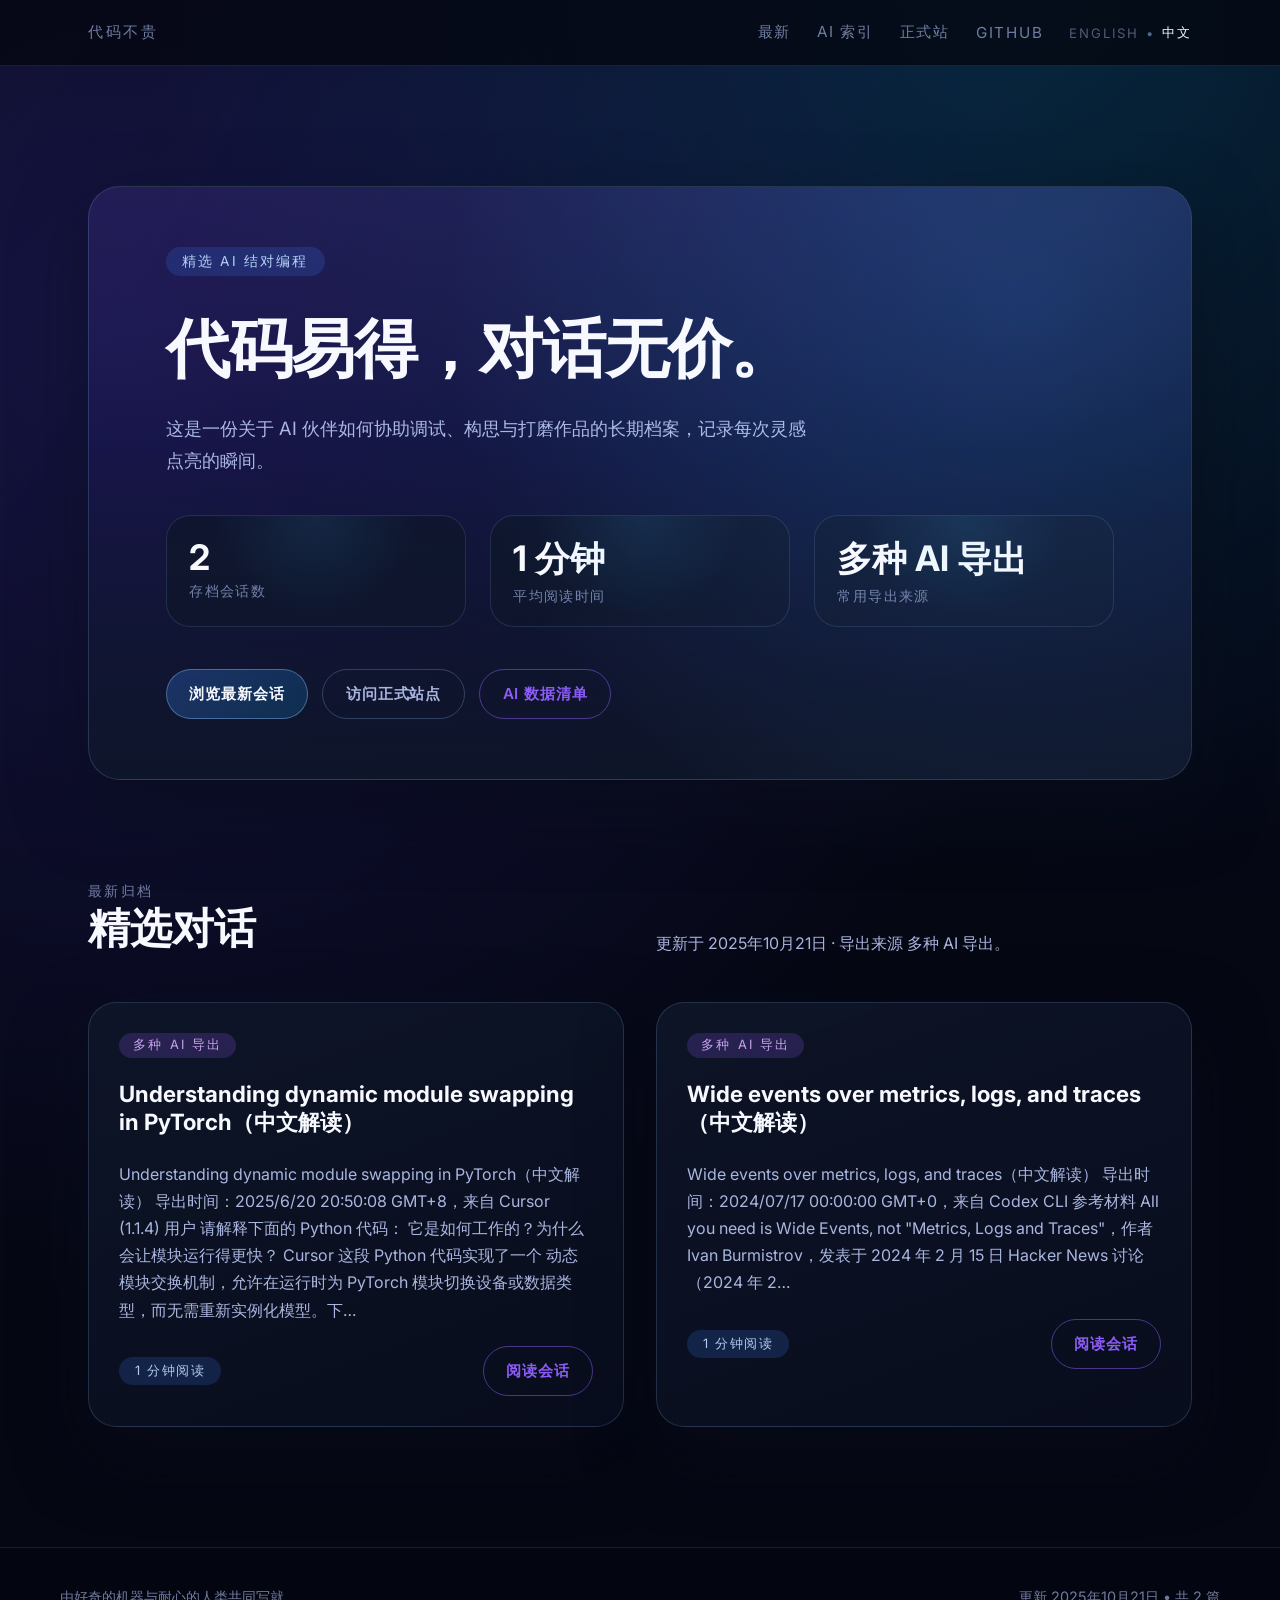
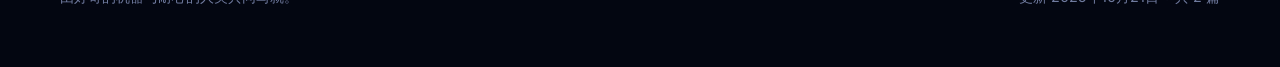
==== zh/index.html @ d300d6ab "Deploy from shonenada/codeischeapshowmethechat@ae78e5f8e1fa8a304afcbdb3bcdd942a455fd3ff" ====
<!DOCTYPE html>
<html lang="zh" dir="ltr">
<head>
<title>代码不贵，把对话给我</title>
<meta name="description" content="通过 AI 协作诞生的对话与代码，精心编织成可反复品味的故事集。" />
<meta charset="utf-8" />
<meta name="viewport" content="width=device-width,initial-scale=1" />
<link rel="stylesheet" href="../assets/styles.css" />
<link rel="preconnect" href="https://fonts.googleapis.com" />
<link rel="preconnect" href="https://fonts.gstatic.com" crossorigin />
<link rel="stylesheet" href="https://fonts.googleapis.com/css2?family=Inter:wght@400;500;600;700&family=JetBrains+Mono:wght@400;600&family=Playfair+Display:wght@600&display=swap" />
<script defer src="../assets/main.js"></script>
<script async src="https://www.googletagmanager.com/gtag/js?id=G-T26MRBE407"></script>
<script>
  window.dataLayer = window.dataLayer || [];
  function gtag() { dataLayer.push(arguments); }
  gtag('js', new Date());
  gtag('config', 'G-T26MRBE407');
</script>
<script type="application/ld+json">
{"@context": "https://schema.org", "@type": "CollectionPage", "name": "代码不贵，把对话给我", "description": "通过 AI 协作诞生的对话与代码，精心编织成可反复品味的故事集。", "inLanguage": "zh", "about": ["Understanding dynamic module swapping in PyTorch（中文解读）", "Wide events over metrics, logs, and traces（中文解读）"], "hasPart": [{"@type": "Article", "headline": "Understanding dynamic module swapping in PyTorch（中文解读）", "url": "zh/posts/understanding-dynamic-module-swapping-in-pytorch.html", "datePublished": null}, {"@type": "Article", "headline": "Wide events over metrics, logs, and traces（中文解读）", "url": "zh/posts/wide-events-over-metrics-logs-and-traces.html", "datePublished": null}]}
</script>
</head>
<body data-read-label="分钟阅读">
<div class="site-shell">
<header class="site-header">
  <div class="inner">
    <div class="site-title">代码不贵</div>
    <div class="header-right">
      <nav class="nav-links">
        <a href="#recent">最新</a>
        <a href="ai-index.json">AI 索引</a>
        <a href="https://codeischeapshowmethe.chat" rel="noopener">正式站</a>
        <a href="https://github.com/shonenada" rel="noopener">GitHub</a>
      </nav>
      <div class="lang-switch" role="navigation" aria-label="切换语言">
        <a class="lang-option" href="../index.html">English</a><span class="lang-divider">•</span><span class="lang-option lang-current">中文</span>
      </div>
    </div>
  </div>
</header>
<main>
  <section class="hero">
    <div class="hero-inner">
      <span class="hero-kicker">精选 AI 结对编程</span>
      <h1>代码易得，对话无价。</h1>
      <p class="hero-subtitle">这是一份关于 AI 伙伴如何协助调试、构思与打磨作品的长期档案，记录每次灵感点亮的瞬间。</p>
      <div class="hero-grid">
        <div class="stat-card">
          <span class="stat-value">2</span>
          <span class="stat-label">存档会话数</span>
        </div>
        <div class="stat-card">
          <span class="stat-value">1 分钟</span>
          <span class="stat-label">平均阅读时间</span>
        </div>
        <div class="stat-card">
          <span class="stat-value">多种 AI 导出</span>
          <span class="stat-label">常用导出来源</span>
        </div>
      </div>
      <div class="hero-cta">
        <a class="button" href="#recent">浏览最新会话</a>
        <a class="button secondary" href="https://codeischeapshowmethe.chat" rel="noopener">访问正式站点</a>
        <a class="button ghost" href="ai-index.json" rel="nofollow">AI 数据清单</a>
      </div>
    </div>
  </section>
  <section class="latest" id="recent">
    <div class="section-heading">
      <div>
        <span class="eyebrow">最新归档</span>
        <h2>精选对话</h2>
      </div>
      <p>更新于 2025年10月21日 · 导出来源 多种 AI 导出。</p>
    </div>
    <div class="feed-grid">
<article class="post-card">
  <div class="post-card__meta"><span class="post-card__badge">多种 AI 导出</span></div>
  <h2 class="post-card__title"><a href="posts/understanding-dynamic-module-swapping-in-pytorch.html">Understanding dynamic module swapping in PyTorch（中文解读）</a></h2>
  <p class="post-card__excerpt">Understanding dynamic module swapping in PyTorch（中文解读） 导出时间：2025/6/20 20:50:08 GMT+8，来自 Cursor (1.1.4) 用户 请解释下面的 Python 代码： 它是如何工作的？为什么会让模块运行得更快？ Cursor 这段 Python 代码实现了一个 动态模块交换机制，允许在运行时为 PyTorch 模块切换设备或数据类型，而无需重新实例化模型。下…</p>
  <div class="post-card__footer">
    <span class="chip" data-word-count="89"></span>
    <a class="button ghost" href="posts/understanding-dynamic-module-swapping-in-pytorch.html">阅读会话</a>
  </div>
</article>
<article class="post-card">
  <div class="post-card__meta"><span class="post-card__badge">多种 AI 导出</span></div>
  <h2 class="post-card__title"><a href="posts/wide-events-over-metrics-logs-and-traces.html">Wide events over metrics, logs, and traces（中文解读）</a></h2>
  <p class="post-card__excerpt">Wide events over metrics, logs, and traces（中文解读） 导出时间：2024/07/17 00:00:00 GMT+0，来自 Codex CLI 参考材料 All you need is Wide Events, not &quot;Metrics, Logs and Traces&quot;，作者 Ivan Burmistrov，发表于 2024 年 2 月 15 日 Hacker News 讨论（2024 年 2…</p>
  <div class="post-card__footer">
    <span class="chip" data-word-count="104"></span>
    <a class="button ghost" href="posts/wide-events-over-metrics-logs-and-traces.html">阅读会话</a>
  </div>
</article>
    </div>
  </section>
</main>
<footer class="site-footer">
  <div class="inner">
    <span>由好奇的机器与耐心的人类共同写就。</span>
    <span>更新 2025年10月21日 • 共 2 篇</span>
  </div>
</footer>
</div>
</body>
</html>
---- assets/styles.css ----
:root {
  color-scheme: dark;
  --bg-primary: #050713;
  --bg-secondary: #0c1024;
  --bg-hero: linear-gradient(180deg, rgba(132, 94, 247, 0.14) 0%, rgba(79, 70, 229, 0.08) 45%, rgba(15, 23, 42, 0.9) 100%);
  --bg-card: linear-gradient(160deg, rgba(15, 23, 42, 0.85) 0%, rgba(9, 14, 30, 0.92) 100%);
  --bg-card-hover: linear-gradient(150deg, rgba(37, 99, 235, 0.35) 0%, rgba(12, 74, 110, 0.4) 65%, rgba(15, 23, 42, 0.95) 100%);
  --bg-post: rgba(7, 10, 24, 0.88);
  --text-primary: #f7f9ff;
  --text-secondary: rgba(196, 210, 255, 0.86);
  --text-muted: rgba(158, 174, 219, 0.7);
  --accent: #8b5cf6;
  --accent-strong: #38bdf8;
  --border-faint: rgba(148, 163, 184, 0.15);
  --shadow-soft: 0 28px 70px rgba(9, 12, 28, 0.55);
  --font-sans: "Inter", "Segoe UI", system-ui, -apple-system, sans-serif;
  --font-display: "Playfair Display", "Times New Roman", serif;
  --font-mono: "JetBrains Mono", "Fira Code", ui-monospace, SFMono-Regular, Menlo, monospace;
}

* {
  box-sizing: border-box;
}

html, body {
  margin: 0;
  padding: 0;
}

body {
  font-family: var(--font-sans);
  background: radial-gradient(circle at 10% 20%, rgba(67, 56, 202, 0.25), transparent 55%),
    radial-gradient(circle at 80% 0%, rgba(14, 165, 233, 0.2), transparent 45%),
    var(--bg-primary);
  color: var(--text-secondary);
  min-height: 100vh;
  -webkit-font-smoothing: antialiased;
  position: relative;
  overflow-x: hidden;
}

body::before {
  content: "";
  position: fixed;
  inset: 0;
  pointer-events: none;
  background:
    linear-gradient(120deg, rgba(255, 255, 255, 0.08) 0%, transparent 22%, transparent 78%, rgba(148, 197, 255, 0.06) 100%),
    url('data:image/svg+xml,%3Csvg width="160" height="160" viewBox="0 0 160 160" fill="none" xmlns="http://www.w3.org/2000/svg"%3E%3Cpath d="M0 159.5L159.5 0.5" stroke="rgba(148, 163, 184, 0.06)"/%3E%3C/svg%3E') repeat;
  mix-blend-mode: soft-light;
  opacity: 0.7;
  z-index: 0;
}

a {
  color: inherit;
  text-decoration: none;
}

a:hover {
  color: var(--accent-strong);
}

.site-shell {
  position: relative;
  z-index: 1;
  display: flex;
  flex-direction: column;
  min-height: 100vh;
}

.site-header {
  position: sticky;
  top: 0;
  z-index: 20;
  backdrop-filter: blur(28px);
  background: rgba(4, 7, 16, 0.78);
  border-bottom: 1px solid var(--border-faint);
}

.site-header .inner {
  max-width: 1160px;
  margin: 0 auto;
  padding: 22px 28px;
  display: flex;
  align-items: center;
  justify-content: space-between;
}

.header-right {
  display: inline-flex;
  align-items: center;
  gap: 1.6rem;
}

.site-title {
  font-size: 0.95rem;
  letter-spacing: 0.18em;
  text-transform: uppercase;
  color: var(--text-muted);
}

.nav-links {
  display: inline-flex;
  gap: 1.6rem;
  align-items: center;
  font-size: 0.95rem;
  text-transform: uppercase;
  letter-spacing: 0.12em;
}

.nav-links a {
  color: var(--text-muted);
  transition: color 0.2s ease, transform 0.2s ease;
}

.nav-links a:hover {
  color: var(--text-primary);
  transform: translateY(-1px);
}

.lang-switch {
  display: inline-flex;
  align-items: center;
  gap: 0.45rem;
  font-size: 0.82rem;
  letter-spacing: 0.14em;
  text-transform: uppercase;
  color: var(--text-muted);
}

.lang-option {
  color: inherit;
  opacity: 0.7;
  transition: color 0.2s ease, opacity 0.2s ease;
}

.lang-option:hover {
  color: var(--text-primary);
  opacity: 1;
}

.lang-option.lang-current {
  color: var(--text-primary);
  opacity: 1;
}

.lang-divider {
  color: rgba(148, 197, 255, 0.5);
}

main {
  flex: 1;
}

.hero {
  max-width: 1160px;
  margin: 0 auto;
  padding: 120px 28px 80px;
}

.hero-inner {
  background: var(--bg-hero);
  border: 1px solid rgba(148, 197, 255, 0.18);
  border-radius: 32px;
  padding: 60px clamp(24px, 6vw, 80px);
  position: relative;
  overflow: hidden;
  box-shadow: var(--shadow-soft);
}

.hero-inner::after {
  content: "";
  position: absolute;
  inset: 0;
  background: radial-gradient(circle at 85% 20%, rgba(59, 130, 246, 0.35), transparent 55%);
  mix-blend-mode: screen;
  opacity: 0.6;
  pointer-events: none;
}

.hero-kicker {
  display: inline-flex;
  align-items: center;
  gap: 0.6rem;
  padding: 0.35rem 1rem;
  border-radius: 999px;
  background: rgba(59, 130, 246, 0.18);
  color: rgba(191, 219, 254, 0.95);
  font-size: 0.85rem;
  letter-spacing: 0.16em;
  text-transform: uppercase;
}

.hero h1 {
  font-family: var(--font-display);
  font-size: clamp(3rem, 5vw, 4.2rem);
  color: var(--text-primary);
  letter-spacing: -0.02em;
  margin: 1.6rem 0 1.2rem;
}

.hero-subtitle {
  font-size: 1.15rem;
  line-height: 1.75;
  max-width: 640px;
  color: var(--text-secondary);
  margin: 0 0 2.4rem;
}

.hero-grid {
  display: grid;
  grid-template-columns: repeat(auto-fit, minmax(180px, 1fr));
  gap: 1.5rem;
  margin-bottom: 2.6rem;
}

.stat-card {
  padding: 1.25rem 1.4rem;
  border-radius: 24px;
  background: rgba(15, 23, 42, 0.7);
  border: 1px solid rgba(148, 197, 255, 0.14);
  position: relative;
  overflow: hidden;
}

.stat-card::after {
  content: "";
  position: absolute;
  inset: 0;
  background: radial-gradient(circle at top, rgba(56, 189, 248, 0.3), transparent 55%);
  opacity: 0.35;
  pointer-events: none;
}

.stat-value {
  display: block;
  font-size: 2.2rem;
  font-weight: 700;
  color: var(--text-primary);
}

.stat-label {
  display: block;
  font-size: 0.85rem;
  letter-spacing: 0.1em;
  text-transform: uppercase;
  color: var(--text-muted);
  margin-top: 0.35rem;
}

.hero-cta {
  display: flex;
  flex-wrap: wrap;
  gap: 0.9rem;
}

.button {
  display: inline-flex;
  align-items: center;
  justify-content: center;
  gap: 0.6rem;
  padding: 0.85rem 1.4rem;
  border-radius: 999px;
  border: 1px solid rgba(148, 197, 255, 0.4);
  font-weight: 600;
  font-size: 0.95rem;
  letter-spacing: 0.06em;
  color: var(--text-primary);
  background: linear-gradient(135deg, rgba(59, 130, 246, 0.28), rgba(14, 165, 233, 0.18));
  transition: transform 0.2s ease, box-shadow 0.2s ease, border 0.2s ease;
}

.button.secondary {
  background: transparent;
  border-color: rgba(148, 197, 255, 0.25);
  color: var(--text-secondary);
}

.button.ghost {
  background: transparent;
  border-color: rgba(139, 92, 246, 0.5);
  color: var(--accent);
}

.button:hover {
  transform: translateY(-2px);
  box-shadow: 0 18px 45px rgba(56, 189, 248, 0.35);
}

.latest {
  max-width: 1160px;
  margin: 0 auto;
  padding: 20px 28px 120px;
}

.section-heading {
  display: grid;
  grid-template-columns: repeat(auto-fit, minmax(240px, 1fr));
  gap: 2rem;
  align-items: end;
  margin-bottom: 2.8rem;
}

.section-heading .eyebrow {
  text-transform: uppercase;
  letter-spacing: 0.18em;
  color: var(--text-muted);
  font-size: 0.85rem;
}

.section-heading h2 {
  font-size: clamp(2.1rem, 4vw, 2.6rem);
  color: var(--text-primary);
  margin: 0;
}

.section-heading p {
  margin: 0;
  line-height: 1.7;
  color: var(--text-secondary);
}

.feed-grid {
  display: grid;
  grid-template-columns: repeat(auto-fit, minmax(280px, 1fr));
  gap: 32px;
}

.post-card {
  position: relative;
  padding: 30px;
  border-radius: 28px;
  background: var(--bg-card);
  border: 1px solid rgba(148, 197, 255, 0.18);
  box-shadow: var(--shadow-soft);
  transition: transform 0.25s ease, border-color 0.25s ease, background 0.25s ease;
  display: flex;
  flex-direction: column;
  gap: 1.4rem;
}

.post-card::before {
  content: "";
  position: absolute;
  inset: 0;
  border-radius: inherit;
  background: linear-gradient(160deg, rgba(56, 189, 248, 0.35), rgba(139, 92, 246, 0.2));
  filter: blur(40px);
  opacity: 0;
  transition: opacity 0.35s ease;
  pointer-events: none;
}

.post-card:hover {
  transform: translateY(-8px);
  border-color: rgba(139, 92, 246, 0.55);
  background: var(--bg-card-hover);
}

.post-card:hover::before {
  opacity: 0.6;
}

.post-card__meta {
  display: flex;
  justify-content: space-between;
  align-items: center;
  font-size: 0.8rem;
  letter-spacing: 0.16em;
  text-transform: uppercase;
  color: var(--text-muted);
}

.post-card__badge {
  padding: 0.25rem 0.9rem;
  border-radius: 999px;
  background: rgba(139, 92, 246, 0.2);
  color: rgba(216, 180, 254, 0.9);
}

.post-card__date {
  color: rgba(191, 219, 254, 0.75);
}

.post-card__title {
  font-size: 1.4rem;
  margin: 0;
  color: var(--text-primary);
}

.post-card__title a {
  color: inherit;
}

.post-card__excerpt {
  margin: 0;
  line-height: 1.7;
  color: var(--text-secondary);
}

.post-card__footer {
  display: flex;
  justify-content: space-between;
  align-items: center;
  gap: 1rem;
}

.chip {
  display: inline-flex;
  align-items: center;
  justify-content: center;
  padding: 0.35rem 1rem;
  border-radius: 999px;
  background: rgba(59, 130, 246, 0.18);
  color: rgba(191, 219, 254, 0.92);
  font-size: 0.8rem;
  letter-spacing: 0.12em;
  text-transform: uppercase;
}

.site-footer {
  padding: 40px 28px 60px;
  border-top: 1px solid var(--border-faint);
  background: rgba(4, 7, 18, 0.85);
}

.site-footer .inner {
  max-width: 1160px;
  margin: 0 auto;
  display: flex;
  justify-content: space-between;
  flex-wrap: wrap;
  gap: 1.2rem;
  color: var(--text-muted);
  font-size: 0.9rem;
}

.post-page main {
  max-width: 940px;
  margin: 0 auto;
  padding: 140px 28px 160px;
}

.post-page article {
  background: var(--bg-post);
  border: 1px solid rgba(148, 197, 255, 0.18);
  border-radius: 32px;
  padding: clamp(36px, 4vw, 64px);
  box-shadow: var(--shadow-soft);
}

.post-page h1 {
  font-family: var(--font-display);
  font-size: clamp(2.6rem, 4vw, 3.4rem);
  margin-bottom: 1rem;
  color: var(--text-primary);
}

.post-page .meta {
  display: flex;
  flex-wrap: wrap;
  gap: 0.8rem;
  margin-bottom: 2.5rem;
}

.post-badge {
  display: inline-flex;
  align-items: center;
  gap: 0.4rem;
  padding: 0.45rem 1.1rem;
  border-radius: 999px;
  background: rgba(139, 92, 246, 0.32);
  color: rgba(233, 213, 255, 0.92);
  font-size: 0.82rem;
  letter-spacing: 0.18em;
  text-transform: uppercase;
}

.meta-chip {
  display: inline-flex;
  align-items: center;
  gap: 0.4rem;
  padding: 0.4rem 1rem;
  border-radius: 999px;
  background: rgba(79, 70, 229, 0.24);
  color: rgba(196, 210, 255, 0.9);
  font-size: 0.8rem;
  letter-spacing: 0.12em;
  text-transform: uppercase;
}

.post-body h2,
.post-body h3,
.post-body h4 {
  color: var(--text-primary);
  margin: 2.8rem 0 1.4rem;
  font-weight: 600;
}

.post-body p {
  line-height: 1.85;
  font-size: 1.05rem;
  color: var(--text-secondary);
  margin: 1.2rem 0;
}

.post-body strong {
  color: var(--text-primary);
}

.post-body em {
  color: var(--text-muted);
}

.post-body ul,
.post-body ol {
  margin: 1.8rem 0;
  padding-left: 1.6rem;
  color: var(--text-secondary);
}

.post-body li {
  margin-bottom: 0.6rem;
  line-height: 1.7;
}

.post-body pre {
  background: radial-gradient(circle at 0% 0%, rgba(56, 189, 248, 0.18), rgba(12, 20, 36, 0.95));
  border-radius: 22px;
  padding: 28px;
  overflow: auto;
  font-family: var(--font-mono);
  font-size: 0.95rem;
  line-height: 1.6;
  border: 1px solid rgba(56, 189, 248, 0.28);
  box-shadow: inset 0 0 0 1px rgba(8, 47, 73, 0.35);
}

.post-body code {
  background: rgba(15, 23, 42, 0.8);
  border-radius: 8px;
  padding: 0.15rem 0.4rem;
  font-family: var(--font-mono);
  color: rgba(125, 211, 252, 0.95);
}

.post-body blockquote {
  margin: 2.2rem 0;
  padding: 1.6rem 2rem;
  border-left: 3px solid rgba(56, 189, 248, 0.45);
  background: rgba(15, 23, 42, 0.6);
  border-radius: 18px;
  color: rgba(219, 234, 254, 0.9);
  font-style: italic;
}

.post-body hr {
  border: none;
  height: 1px;
  background: rgba(148, 197, 255, 0.18);
  margin: 3rem 0;
}

@media (max-width: 900px) {
  .hero-inner {
    padding: 48px 28px;
  }

  .hero-grid {
    grid-template-columns: repeat(auto-fit, minmax(160px, 1fr));
  }
}

@media (max-width: 700px) {
  .site-header .inner {
    flex-direction: column;
    align-items: flex-start;
    gap: 0.9rem;
  }

  .header-right {
    flex-direction: column;
    align-items: flex-start;
    gap: 0.6rem;
  }

  .nav-links {
    gap: 1rem;
    font-size: 0.8rem;
  }

  .hero {
    padding-top: 100px;
  }

  .section-heading {
    grid-template-columns: 1fr;
  }

  .post-page article {
    padding: 28px;
  }

  .hero-cta {
    width: 100%;
  }

  .button {
    width: 100%;
    text-align: center;
  }
}

@media (max-width: 540px) {
  .feed-grid {
    grid-template-columns: 1fr;
  }

  .site-footer .inner {
    flex-direction: column;
    align-items: flex-start;
  }
}
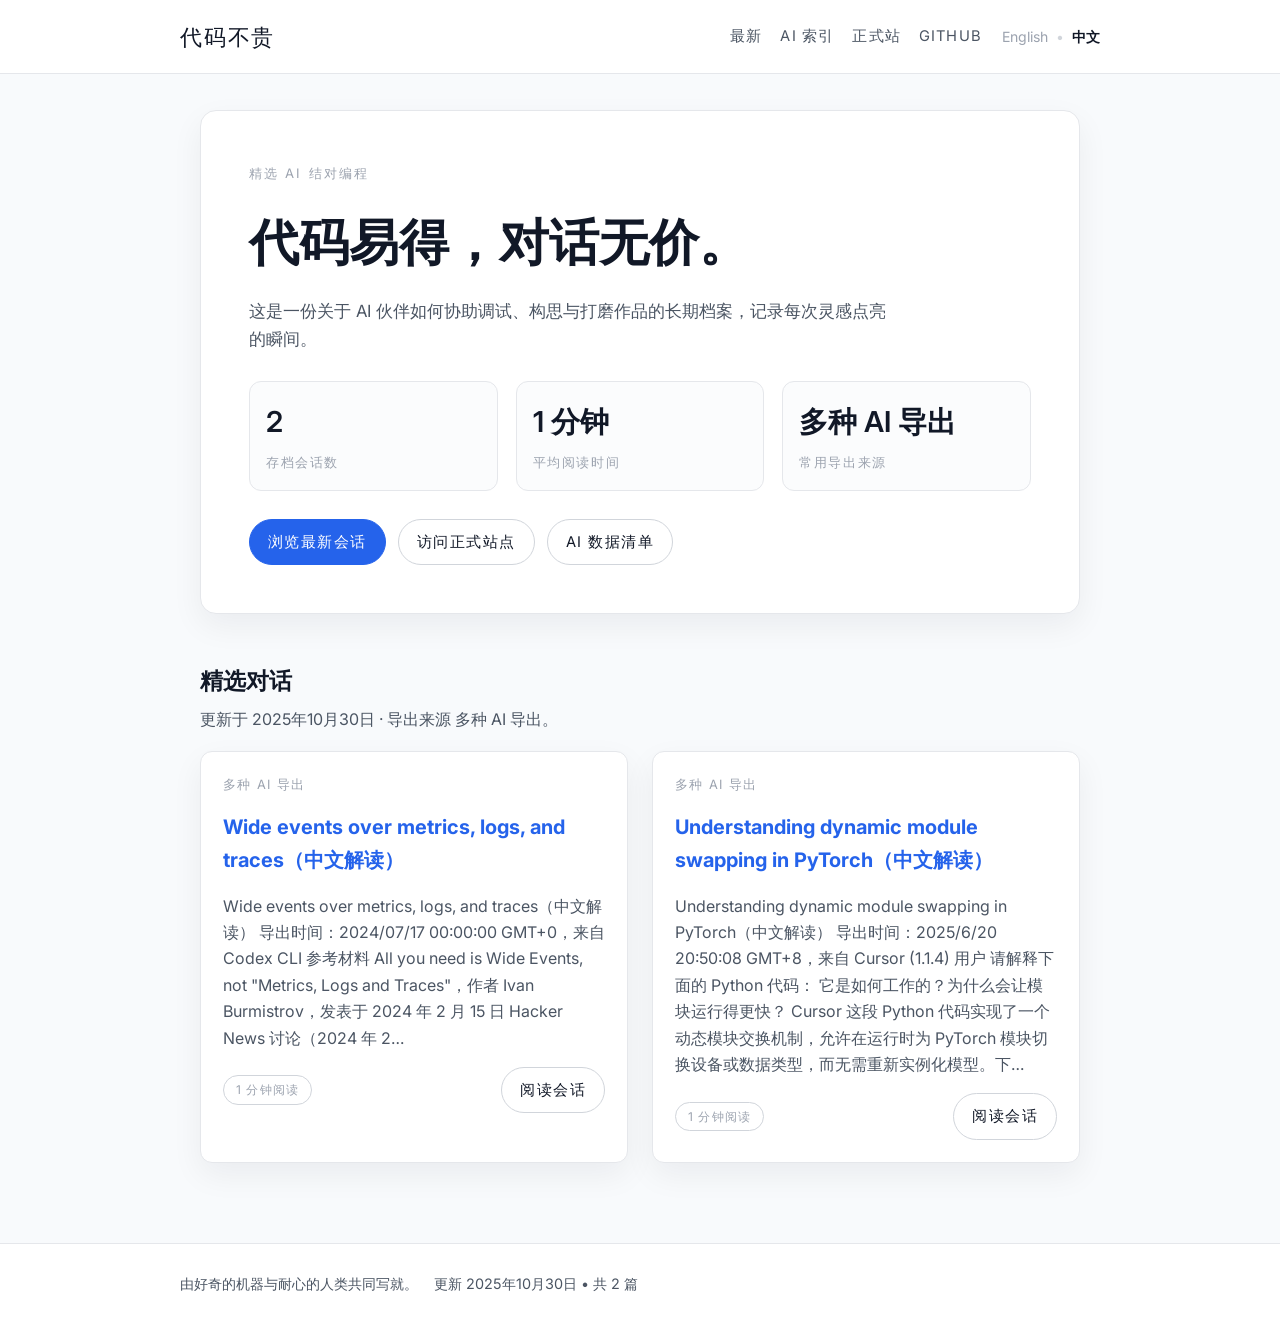
==== commit 18111d58: "Deploy from shonenada/codeischeapshowmethechat@c5ee91f62fe5e0af007d4d8dfdf07c74a0fdb255" ====
--- a/zh/index.html
+++ b/zh/index.html
@@ -18,90 +18,89 @@
   gtag('config', 'G-T26MRBE407');
 </script>
 <script type="application/ld+json">
-{"@context": "https://schema.org", "@type": "CollectionPage", "name": "代码不贵，把对话给我", "description": "通过 AI 协作诞生的对话与代码，精心编织成可反复品味的故事集。", "inLanguage": "zh", "about": ["Understanding dynamic module swapping in PyTorch（中文解读）", "Wide events over metrics, logs, and traces（中文解读）"], "hasPart": [{"@type": "Article", "headline": "Understanding dynamic module swapping in PyTorch（中文解读）", "url": "zh/posts/understanding-dynamic-module-swapping-in-pytorch.html", "datePublished": null}, {"@type": "Article", "headline": "Wide events over metrics, logs, and traces（中文解读）", "url": "zh/posts/wide-events-over-metrics-logs-and-traces.html", "datePublished": null}]}
+{"@context": "https://schema.org", "@type": "CollectionPage", "name": "代码不贵，把对话给我", "description": "通过 AI 协作诞生的对话与代码，精心编织成可反复品味的故事集。", "inLanguage": "zh", "about": ["Wide events over metrics, logs, and traces（中文解读）", "Understanding dynamic module swapping in PyTorch（中文解读）"], "hasPart": [{"@type": "Article", "headline": "Wide events over metrics, logs, and traces（中文解读）", "url": "zh/posts/wide-events-over-metrics-logs-and-traces.html", "datePublished": null}, {"@type": "Article", "headline": "Understanding dynamic module swapping in PyTorch（中文解读）", "url": "zh/posts/understanding-dynamic-module-swapping-in-pytorch.html", "datePublished": null}]}
 </script>
 </head>
 <body data-read-label="分钟阅读">
-<div class="site-shell">
-<header class="site-header">
-  <div class="inner">
-    <div class="site-title">代码不贵</div>
-    <div class="header-right">
-      <nav class="nav-links">
-        <a href="#recent">最新</a>
-        <a href="ai-index.json">AI 索引</a>
-        <a href="https://codeischeapshowmethe.chat" rel="noopener">正式站</a>
-        <a href="https://github.com/shonenada" rel="noopener">GitHub</a>
-      </nav>
-      <div class="lang-switch" role="navigation" aria-label="切换语言">
-        <a class="lang-option" href="../index.html">English</a><span class="lang-divider">•</span><span class="lang-option lang-current">中文</span>
+<div class="page-shell">
+  <header class="site-header">
+    <div class="container inner">
+      <div class="brand">代码不贵</div>
+      <div class="header-right">
+        <nav class="site-nav">
+          <a href="#recent">最新</a>
+          <a href="ai-index.json">AI 索引</a>
+          <a href="https://codeischeapshowmethe.chat" rel="noopener">正式站</a>
+          <a href="https://github.com/shonenada" rel="noopener">GitHub</a>
+        </nav>
+        <div class="lang-switch" role="navigation" aria-label="切换语言">
+          <a class="lang-option" href="../index.html">English</a><span class="lang-divider">•</span><span class="lang-option lang-current">中文</span>
+        </div>
       </div>
     </div>
-  </div>
-</header>
-<main>
-  <section class="hero">
-    <div class="hero-inner">
-      <span class="hero-kicker">精选 AI 结对编程</span>
-      <h1>代码易得，对话无价。</h1>
-      <p class="hero-subtitle">这是一份关于 AI 伙伴如何协助调试、构思与打磨作品的长期档案，记录每次灵感点亮的瞬间。</p>
-      <div class="hero-grid">
-        <div class="stat-card">
-          <span class="stat-value">2</span>
-          <span class="stat-label">存档会话数</span>
+  </header>
+  <main>
+    <div class="container">
+      <section class="hero">
+        <div class="hero-body">
+          <span class="hero-kicker">精选 AI 结对编程</span>
+          <h1>代码易得，对话无价。</h1>
+          <p class="hero-subtitle">这是一份关于 AI 伙伴如何协助调试、构思与打磨作品的长期档案，记录每次灵感点亮的瞬间。</p>
+          <div class="hero-stats">
+            <div class="stat">
+              <span class="stat-value">2</span>
+              <span class="stat-label">存档会话数</span>
+            </div>
+            <div class="stat">
+              <span class="stat-value">1 分钟</span>
+              <span class="stat-label">平均阅读时间</span>
+            </div>
+            <div class="stat">
+              <span class="stat-value">多种 AI 导出</span>
+              <span class="stat-label">常用导出来源</span>
+            </div>
+          </div>
+          <div class="hero-cta">
+            <a class="button primary" href="#recent">浏览最新会话</a>
+            <a class="button" href="https://codeischeapshowmethe.chat" rel="noopener">访问正式站点</a>
+            <a class="button" href="ai-index.json" rel="nofollow">AI 数据清单</a>
+          </div>
         </div>
-        <div class="stat-card">
-          <span class="stat-value">1 分钟</span>
-          <span class="stat-label">平均阅读时间</span>
+      </section>
+      <section class="post-feed" id="recent">
+        <div class="feed-header">
+          <h2>精选对话</h2>
+          <p class="feed-subtitle">更新于 2025年10月30日 · 导出来源 多种 AI 导出。</p>
         </div>
-        <div class="stat-card">
-          <span class="stat-value">多种 AI 导出</span>
-          <span class="stat-label">常用导出来源</span>
-        </div>
-      </div>
-      <div class="hero-cta">
-        <a class="button" href="#recent">浏览最新会话</a>
-        <a class="button secondary" href="https://codeischeapshowmethe.chat" rel="noopener">访问正式站点</a>
-        <a class="button ghost" href="ai-index.json" rel="nofollow">AI 数据清单</a>
-      </div>
-    </div>
-  </section>
-  <section class="latest" id="recent">
-    <div class="section-heading">
-      <div>
-        <span class="eyebrow">最新归档</span>
-        <h2>精选对话</h2>
-      </div>
-      <p>更新于 2025年10月21日 · 导出来源 多种 AI 导出。</p>
-    </div>
-    <div class="feed-grid">
+        <div class="feed-list">
 <article class="post-card">
-  <div class="post-card__meta"><span class="post-card__badge">多种 AI 导出</span></div>
-  <h2 class="post-card__title"><a href="posts/understanding-dynamic-module-swapping-in-pytorch.html">Understanding dynamic module swapping in PyTorch（中文解读）</a></h2>
-  <p class="post-card__excerpt">Understanding dynamic module swapping in PyTorch（中文解读） 导出时间：2025/6/20 20:50:08 GMT+8，来自 Cursor (1.1.4) 用户 请解释下面的 Python 代码： 它是如何工作的？为什么会让模块运行得更快？ Cursor 这段 Python 代码实现了一个 动态模块交换机制，允许在运行时为 PyTorch 模块切换设备或数据类型，而无需重新实例化模型。下…</p>
-  <div class="post-card__footer">
-    <span class="chip" data-word-count="89"></span>
-    <a class="button ghost" href="posts/understanding-dynamic-module-swapping-in-pytorch.html">阅读会话</a>
+  <div class="post-meta"><span>多种 AI 导出</span></div>
+  <h2 class="post-title"><a href="posts/wide-events-over-metrics-logs-and-traces.html">Wide events over metrics, logs, and traces（中文解读）</a></h2>
+  <p class="post-excerpt">Wide events over metrics, logs, and traces（中文解读） 导出时间：2024/07/17 00:00:00 GMT+0，来自 Codex CLI 参考材料 All you need is Wide Events, not &quot;Metrics, Logs and Traces&quot;，作者 Ivan Burmistrov，发表于 2024 年 2 月 15 日 Hacker News 讨论（2024 年 2…</p>
+  <div class="post-footer">
+    <span class="chip" data-word-count="104"></span>
+    <a class="button" href="posts/wide-events-over-metrics-logs-and-traces.html">阅读会话</a>
   </div>
 </article>
 <article class="post-card">
-  <div class="post-card__meta"><span class="post-card__badge">多种 AI 导出</span></div>
-  <h2 class="post-card__title"><a href="posts/wide-events-over-metrics-logs-and-traces.html">Wide events over metrics, logs, and traces（中文解读）</a></h2>
-  <p class="post-card__excerpt">Wide events over metrics, logs, and traces（中文解读） 导出时间：2024/07/17 00:00:00 GMT+0，来自 Codex CLI 参考材料 All you need is Wide Events, not &quot;Metrics, Logs and Traces&quot;，作者 Ivan Burmistrov，发表于 2024 年 2 月 15 日 Hacker News 讨论（2024 年 2…</p>
-  <div class="post-card__footer">
-    <span class="chip" data-word-count="104"></span>
-    <a class="button ghost" href="posts/wide-events-over-metrics-logs-and-traces.html">阅读会话</a>
+  <div class="post-meta"><span>多种 AI 导出</span></div>
+  <h2 class="post-title"><a href="posts/understanding-dynamic-module-swapping-in-pytorch.html">Understanding dynamic module swapping in PyTorch（中文解读）</a></h2>
+  <p class="post-excerpt">Understanding dynamic module swapping in PyTorch（中文解读） 导出时间：2025/6/20 20:50:08 GMT+8，来自 Cursor (1.1.4) 用户 请解释下面的 Python 代码： 它是如何工作的？为什么会让模块运行得更快？ Cursor 这段 Python 代码实现了一个 动态模块交换机制，允许在运行时为 PyTorch 模块切换设备或数据类型，而无需重新实例化模型。下…</p>
+  <div class="post-footer">
+    <span class="chip" data-word-count="89"></span>
+    <a class="button" href="posts/understanding-dynamic-module-swapping-in-pytorch.html">阅读会话</a>
   </div>
 </article>
+        </div>
+      </section>
     </div>
-  </section>
-</main>
-<footer class="site-footer">
-  <div class="inner">
-    <span>由好奇的机器与耐心的人类共同写就。</span>
-    <span>更新 2025年10月21日 • 共 2 篇</span>
-  </div>
-</footer>
+  </main>
+  <footer class="site-footer">
+    <div class="container inner">
+      <span>由好奇的机器与耐心的人类共同写就。</span>
+      <span>更新 2025年10月30日 • 共 2 篇</span>
+    </div>
+  </footer>
 </div>
 </body>
 </html>
--- a/assets/styles.css
+++ b/assets/styles.css
@@ -1,152 +1,124 @@
 :root {
-  color-scheme: dark;
-  --bg-primary: #050713;
-  --bg-secondary: #0c1024;
-  --bg-hero: linear-gradient(180deg, rgba(132, 94, 247, 0.14) 0%, rgba(79, 70, 229, 0.08) 45%, rgba(15, 23, 42, 0.9) 100%);
-  --bg-card: linear-gradient(160deg, rgba(15, 23, 42, 0.85) 0%, rgba(9, 14, 30, 0.92) 100%);
-  --bg-card-hover: linear-gradient(150deg, rgba(37, 99, 235, 0.35) 0%, rgba(12, 74, 110, 0.4) 65%, rgba(15, 23, 42, 0.95) 100%);
-  --bg-post: rgba(7, 10, 24, 0.88);
-  --text-primary: #f7f9ff;
-  --text-secondary: rgba(196, 210, 255, 0.86);
-  --text-muted: rgba(158, 174, 219, 0.7);
-  --accent: #8b5cf6;
-  --accent-strong: #38bdf8;
-  --border-faint: rgba(148, 163, 184, 0.15);
-  --shadow-soft: 0 28px 70px rgba(9, 12, 28, 0.55);
+  color-scheme: light;
+  --page-bg: #f8fafc;
+  --panel-bg: #ffffff;
+  --text-primary: #111827;
+  --text-secondary: #4b5563;
+  --text-muted: #9ca3af;
+  --accent: #2563eb;
+  --accent-soft: rgba(37, 99, 235, 0.08);
+  --border-subtle: #e5e7eb;
+  --border-strong: #d1d5db;
+  --shadow-soft: 0 12px 32px rgba(15, 23, 42, 0.06);
   --font-sans: "Inter", "Segoe UI", system-ui, -apple-system, sans-serif;
-  --font-display: "Playfair Display", "Times New Roman", serif;
-  --font-mono: "JetBrains Mono", "Fira Code", ui-monospace, SFMono-Regular, Menlo, monospace;
+  --font-serif: "Playfair Display", "Georgia", serif;
+  --font-mono: "JetBrains Mono", ui-monospace, SFMono-Regular, Menlo, monospace;
+  --max-width: 920px;
 }
 
 * {
   box-sizing: border-box;
 }
 
-html, body {
+html,
+body {
   margin: 0;
   padding: 0;
 }
 
 body {
+  background: var(--page-bg);
+  color: var(--text-primary);
   font-family: var(--font-sans);
-  background: radial-gradient(circle at 10% 20%, rgba(67, 56, 202, 0.25), transparent 55%),
-    radial-gradient(circle at 80% 0%, rgba(14, 165, 233, 0.2), transparent 45%),
-    var(--bg-primary);
-  color: var(--text-secondary);
+  line-height: 1.65;
+  -webkit-font-smoothing: antialiased;
+}
+
+a {
+  color: var(--accent);
+  text-decoration: none;
+}
+
+a:hover {
+  text-decoration: underline;
+}
+
+.page-shell {
   min-height: 100vh;
-  -webkit-font-smoothing: antialiased;
-  position: relative;
-  overflow-x: hidden;
-}
-
-body::before {
-  content: "";
-  position: fixed;
-  inset: 0;
-  pointer-events: none;
-  background:
-    linear-gradient(120deg, rgba(255, 255, 255, 0.08) 0%, transparent 22%, transparent 78%, rgba(148, 197, 255, 0.06) 100%),
-    url('data:image/svg+xml,%3Csvg width="160" height="160" viewBox="0 0 160 160" fill="none" xmlns="http://www.w3.org/2000/svg"%3E%3Cpath d="M0 159.5L159.5 0.5" stroke="rgba(148, 163, 184, 0.06)"/%3E%3C/svg%3E') repeat;
-  mix-blend-mode: soft-light;
-  opacity: 0.7;
-  z-index: 0;
-}
-
-a {
-  color: inherit;
-  text-decoration: none;
-}
-
-a:hover {
-  color: var(--accent-strong);
-}
-
-.site-shell {
-  position: relative;
-  z-index: 1;
   display: flex;
   flex-direction: column;
-  min-height: 100vh;
+}
+
+.container {
+  width: min(100%, var(--max-width));
+  margin: 0 auto;
+  padding: 0 20px;
 }
 
 .site-header {
+  background: var(--panel-bg);
+  border-bottom: 1px solid var(--border-subtle);
   position: sticky;
   top: 0;
-  z-index: 20;
-  backdrop-filter: blur(28px);
-  background: rgba(4, 7, 16, 0.78);
-  border-bottom: 1px solid var(--border-faint);
+  z-index: 10;
 }
 
 .site-header .inner {
-  max-width: 1160px;
-  margin: 0 auto;
-  padding: 22px 28px;
   display: flex;
   align-items: center;
   justify-content: space-between;
+  padding: 18px 0;
+}
+
+.brand {
+  font-family: var(--font-serif);
+  font-size: clamp(1.1rem, 2.2vw, 1.4rem);
+  letter-spacing: 0.08em;
+  text-transform: uppercase;
 }
 
 .header-right {
   display: inline-flex;
   align-items: center;
-  gap: 1.6rem;
-}
-
-.site-title {
-  font-size: 0.95rem;
-  letter-spacing: 0.18em;
-  text-transform: uppercase;
-  color: var(--text-muted);
-}
-
-.nav-links {
-  display: inline-flex;
-  gap: 1.6rem;
-  align-items: center;
-  font-size: 0.95rem;
-  text-transform: uppercase;
-  letter-spacing: 0.12em;
-}
-
-.nav-links a {
-  color: var(--text-muted);
-  transition: color 0.2s ease, transform 0.2s ease;
-}
-
-.nav-links a:hover {
-  color: var(--text-primary);
-  transform: translateY(-1px);
+  gap: 20px;
+}
+
+.site-nav {
+  display: inline-flex;
+  align-items: center;
+  gap: 18px;
+  font-size: 0.92rem;
+  letter-spacing: 0.08em;
+  text-transform: uppercase;
+}
+
+.site-nav a {
+  color: var(--text-secondary);
+}
+
+.site-nav a:hover {
+  color: var(--accent);
 }
 
 .lang-switch {
   display: inline-flex;
   align-items: center;
-  gap: 0.45rem;
-  font-size: 0.82rem;
-  letter-spacing: 0.14em;
-  text-transform: uppercase;
+  gap: 8px;
+  font-size: 0.88rem;
   color: var(--text-muted);
 }
 
 .lang-option {
   color: inherit;
-  opacity: 0.7;
-  transition: color 0.2s ease, opacity 0.2s ease;
-}
-
-.lang-option:hover {
-  color: var(--text-primary);
-  opacity: 1;
 }
 
 .lang-option.lang-current {
   color: var(--text-primary);
-  opacity: 1;
+  font-weight: 600;
 }
 
 .lang-divider {
-  color: rgba(148, 197, 255, 0.5);
+  color: var(--border-strong);
 }
 
 main {
@@ -154,470 +126,324 @@
 }
 
 .hero {
-  max-width: 1160px;
-  margin: 0 auto;
-  padding: 120px 28px 80px;
-}
-
-.hero-inner {
-  background: var(--bg-hero);
-  border: 1px solid rgba(148, 197, 255, 0.18);
-  border-radius: 32px;
-  padding: 60px clamp(24px, 6vw, 80px);
-  position: relative;
-  overflow: hidden;
+  background: var(--panel-bg);
+  margin-top: 36px;
+  border: 1px solid var(--border-subtle);
+  border-radius: 16px;
   box-shadow: var(--shadow-soft);
 }
 
-.hero-inner::after {
-  content: "";
-  position: absolute;
-  inset: 0;
-  background: radial-gradient(circle at 85% 20%, rgba(59, 130, 246, 0.35), transparent 55%);
-  mix-blend-mode: screen;
-  opacity: 0.6;
-  pointer-events: none;
+.hero-body {
+  padding: clamp(28px, 5vw, 48px);
 }
 
 .hero-kicker {
   display: inline-flex;
   align-items: center;
-  gap: 0.6rem;
-  padding: 0.35rem 1rem;
-  border-radius: 999px;
-  background: rgba(59, 130, 246, 0.18);
-  color: rgba(191, 219, 254, 0.95);
-  font-size: 0.85rem;
+  gap: 6px;
+  font-size: 0.82rem;
+  text-transform: uppercase;
   letter-spacing: 0.16em;
-  text-transform: uppercase;
+  color: var(--text-muted);
 }
 
 .hero h1 {
-  font-family: var(--font-display);
-  font-size: clamp(3rem, 5vw, 4.2rem);
-  color: var(--text-primary);
-  letter-spacing: -0.02em;
-  margin: 1.6rem 0 1.2rem;
+  font-family: var(--font-serif);
+  font-size: clamp(2.4rem, 5vw, 3.1rem);
+  margin: 14px 0 12px;
+  color: var(--text-primary);
 }
 
 .hero-subtitle {
-  font-size: 1.15rem;
-  line-height: 1.75;
+  font-size: 1.05rem;
+  color: var(--text-secondary);
   max-width: 640px;
-  color: var(--text-secondary);
-  margin: 0 0 2.4rem;
-}
-
-.hero-grid {
+  margin-bottom: 28px;
+}
+
+.hero-stats {
   display: grid;
-  grid-template-columns: repeat(auto-fit, minmax(180px, 1fr));
-  gap: 1.5rem;
-  margin-bottom: 2.6rem;
-}
-
-.stat-card {
-  padding: 1.25rem 1.4rem;
-  border-radius: 24px;
-  background: rgba(15, 23, 42, 0.7);
-  border: 1px solid rgba(148, 197, 255, 0.14);
-  position: relative;
-  overflow: hidden;
-}
-
-.stat-card::after {
-  content: "";
-  position: absolute;
-  inset: 0;
-  background: radial-gradient(circle at top, rgba(56, 189, 248, 0.3), transparent 55%);
-  opacity: 0.35;
-  pointer-events: none;
+  grid-template-columns: repeat(auto-fit, minmax(160px, 1fr));
+  gap: 18px;
+  margin-bottom: 28px;
+}
+
+.stat {
+  padding: 16px;
+  border: 1px solid var(--border-subtle);
+  border-radius: 12px;
+  background: rgba(248, 250, 252, 0.6);
 }
 
 .stat-value {
   display: block;
-  font-size: 2.2rem;
-  font-weight: 700;
+  font-size: 1.8rem;
+  font-weight: 600;
   color: var(--text-primary);
 }
 
 .stat-label {
   display: block;
-  font-size: 0.85rem;
+  font-size: 0.82rem;
+  text-transform: uppercase;
+  letter-spacing: 0.12em;
+  color: var(--text-muted);
+  margin-top: 6px;
+}
+
+.hero-cta {
+  display: inline-flex;
+  flex-wrap: wrap;
+  gap: 12px;
+}
+
+.button {
+  display: inline-flex;
+  align-items: center;
+  gap: 6px;
+  padding: 10px 18px;
+  border-radius: 999px;
+  border: 1px solid var(--border-strong);
+  font-size: 0.92rem;
+  text-transform: uppercase;
   letter-spacing: 0.1em;
-  text-transform: uppercase;
-  color: var(--text-muted);
-  margin-top: 0.35rem;
-}
-
-.hero-cta {
+  color: var(--text-primary);
+  background: transparent;
+}
+
+.button.primary {
+  background: var(--accent);
+  border-color: var(--accent);
+  color: #fff;
+}
+
+.button:hover {
+  text-decoration: none;
+  border-color: var(--accent);
+  color: var(--accent);
+}
+
+.button.primary:hover {
+  color: #fff;
+}
+
+.post-feed {
+  margin: 48px 0 80px;
+}
+
+.feed-header {
+  margin-bottom: 18px;
+}
+
+.feed-header h2 {
+  margin: 0;
+  font-size: 1.45rem;
+}
+
+.feed-subtitle {
+  margin: 6px 0 0;
+  color: var(--text-secondary);
+}
+
+.feed-list {
+  display: grid;
+  grid-template-columns: repeat(auto-fit, minmax(260px, 1fr));
+  gap: 24px;
+}
+
+.post-card {
+  background: var(--panel-bg);
+  border: 1px solid var(--border-subtle);
+  border-radius: 12px;
+  padding: 22px;
+  display: flex;
+  flex-direction: column;
+  gap: 16px;
+  box-shadow: var(--shadow-soft);
+}
+
+.post-meta {
+  display: flex;
+  gap: 12px;
+  font-size: 0.8rem;
+  text-transform: uppercase;
+  letter-spacing: 0.1em;
+  color: var(--text-muted);
+}
+
+.post-title {
+  font-size: 1.25rem;
+  margin: 0;
+  color: var(--text-primary);
+}
+
+.post-excerpt {
+  margin: 0;
+  color: var(--text-secondary);
+}
+
+.post-footer {
+  display: flex;
+  justify-content: space-between;
+  align-items: center;
+  gap: 12px;
+}
+
+.chip {
+  display: inline-flex;
+  align-items: center;
+  padding: 4px 12px;
+  border-radius: 999px;
+  border: 1px solid var(--border-strong);
+  font-size: 0.75rem;
+  text-transform: uppercase;
+  letter-spacing: 0.1em;
+  color: var(--text-muted);
+}
+
+.site-footer {
+  border-top: 1px solid var(--border-subtle);
+  margin-top: auto;
+  background: var(--panel-bg);
+}
+
+.site-footer .inner {
+  padding: 28px 0;
   display: flex;
   flex-wrap: wrap;
-  gap: 0.9rem;
-}
-
-.button {
-  display: inline-flex;
-  align-items: center;
-  justify-content: center;
-  gap: 0.6rem;
-  padding: 0.85rem 1.4rem;
+  gap: 16px;
+  font-size: 0.9rem;
+  color: var(--text-secondary);
+}
+
+.post-layout {
+  margin: 40px 0 80px;
+}
+
+.post-article {
+  background: var(--panel-bg);
+  border: 1px solid var(--border-subtle);
+  border-radius: 16px;
+  padding: clamp(24px, 4vw, 48px);
+  box-shadow: var(--shadow-soft);
+}
+
+.post-header h1 {
+  font-family: var(--font-serif);
+  font-size: clamp(2.1rem, 4vw, 2.8rem);
+  margin: 12px 0;
+}
+
+.post-badge {
+  display: inline-flex;
+  align-items: center;
+  padding: 6px 12px;
   border-radius: 999px;
-  border: 1px solid rgba(148, 197, 255, 0.4);
-  font-weight: 600;
-  font-size: 0.95rem;
-  letter-spacing: 0.06em;
-  color: var(--text-primary);
-  background: linear-gradient(135deg, rgba(59, 130, 246, 0.28), rgba(14, 165, 233, 0.18));
-  transition: transform 0.2s ease, box-shadow 0.2s ease, border 0.2s ease;
-}
-
-.button.secondary {
-  background: transparent;
-  border-color: rgba(148, 197, 255, 0.25);
-  color: var(--text-secondary);
-}
-
-.button.ghost {
-  background: transparent;
-  border-color: rgba(139, 92, 246, 0.5);
+  background: var(--accent-soft);
   color: var(--accent);
-}
-
-.button:hover {
-  transform: translateY(-2px);
-  box-shadow: 0 18px 45px rgba(56, 189, 248, 0.35);
-}
-
-.latest {
-  max-width: 1160px;
-  margin: 0 auto;
-  padding: 20px 28px 120px;
-}
-
-.section-heading {
-  display: grid;
-  grid-template-columns: repeat(auto-fit, minmax(240px, 1fr));
-  gap: 2rem;
-  align-items: end;
-  margin-bottom: 2.8rem;
-}
-
-.section-heading .eyebrow {
-  text-transform: uppercase;
-  letter-spacing: 0.18em;
-  color: var(--text-muted);
-  font-size: 0.85rem;
-}
-
-.section-heading h2 {
-  font-size: clamp(2.1rem, 4vw, 2.6rem);
-  color: var(--text-primary);
+  font-size: 0.75rem;
+  text-transform: uppercase;
+  letter-spacing: 0.14em;
+}
+
+.meta-list {
+  display: flex;
+  flex-wrap: wrap;
+  gap: 10px;
   margin: 0;
-}
-
-.section-heading p {
-  margin: 0;
-  line-height: 1.7;
-  color: var(--text-secondary);
-}
-
-.feed-grid {
-  display: grid;
-  grid-template-columns: repeat(auto-fit, minmax(280px, 1fr));
-  gap: 32px;
-}
-
-.post-card {
-  position: relative;
-  padding: 30px;
-  border-radius: 28px;
-  background: var(--bg-card);
-  border: 1px solid rgba(148, 197, 255, 0.18);
-  box-shadow: var(--shadow-soft);
-  transition: transform 0.25s ease, border-color 0.25s ease, background 0.25s ease;
-  display: flex;
-  flex-direction: column;
-  gap: 1.4rem;
-}
-
-.post-card::before {
-  content: "";
-  position: absolute;
-  inset: 0;
-  border-radius: inherit;
-  background: linear-gradient(160deg, rgba(56, 189, 248, 0.35), rgba(139, 92, 246, 0.2));
-  filter: blur(40px);
-  opacity: 0;
-  transition: opacity 0.35s ease;
-  pointer-events: none;
-}
-
-.post-card:hover {
-  transform: translateY(-8px);
-  border-color: rgba(139, 92, 246, 0.55);
-  background: var(--bg-card-hover);
-}
-
-.post-card:hover::before {
-  opacity: 0.6;
-}
-
-.post-card__meta {
-  display: flex;
-  justify-content: space-between;
-  align-items: center;
-  font-size: 0.8rem;
-  letter-spacing: 0.16em;
-  text-transform: uppercase;
-  color: var(--text-muted);
-}
-
-.post-card__badge {
-  padding: 0.25rem 0.9rem;
+  padding: 0;
+  list-style: none;
+}
+
+.meta-chip {
+  display: inline-flex;
+  align-items: center;
+  gap: 6px;
+  padding: 6px 12px;
   border-radius: 999px;
-  background: rgba(139, 92, 246, 0.2);
-  color: rgba(216, 180, 254, 0.9);
-}
-
-.post-card__date {
-  color: rgba(191, 219, 254, 0.75);
-}
-
-.post-card__title {
-  font-size: 1.4rem;
-  margin: 0;
-  color: var(--text-primary);
-}
-
-.post-card__title a {
-  color: inherit;
-}
-
-.post-card__excerpt {
-  margin: 0;
-  line-height: 1.7;
-  color: var(--text-secondary);
-}
-
-.post-card__footer {
-  display: flex;
-  justify-content: space-between;
-  align-items: center;
-  gap: 1rem;
-}
-
-.chip {
-  display: inline-flex;
-  align-items: center;
-  justify-content: center;
-  padding: 0.35rem 1rem;
-  border-radius: 999px;
-  background: rgba(59, 130, 246, 0.18);
-  color: rgba(191, 219, 254, 0.92);
-  font-size: 0.8rem;
-  letter-spacing: 0.12em;
-  text-transform: uppercase;
-}
-
-.site-footer {
-  padding: 40px 28px 60px;
-  border-top: 1px solid var(--border-faint);
-  background: rgba(4, 7, 18, 0.85);
-}
-
-.site-footer .inner {
-  max-width: 1160px;
-  margin: 0 auto;
-  display: flex;
-  justify-content: space-between;
-  flex-wrap: wrap;
-  gap: 1.2rem;
-  color: var(--text-muted);
-  font-size: 0.9rem;
-}
-
-.post-page main {
-  max-width: 940px;
-  margin: 0 auto;
-  padding: 140px 28px 160px;
-}
-
-.post-page article {
-  background: var(--bg-post);
-  border: 1px solid rgba(148, 197, 255, 0.18);
-  border-radius: 32px;
-  padding: clamp(36px, 4vw, 64px);
-  box-shadow: var(--shadow-soft);
-}
-
-.post-page h1 {
-  font-family: var(--font-display);
-  font-size: clamp(2.6rem, 4vw, 3.4rem);
-  margin-bottom: 1rem;
-  color: var(--text-primary);
-}
-
-.post-page .meta {
-  display: flex;
-  flex-wrap: wrap;
-  gap: 0.8rem;
-  margin-bottom: 2.5rem;
-}
-
-.post-badge {
-  display: inline-flex;
-  align-items: center;
-  gap: 0.4rem;
-  padding: 0.45rem 1.1rem;
-  border-radius: 999px;
-  background: rgba(139, 92, 246, 0.32);
-  color: rgba(233, 213, 255, 0.92);
+  border: 1px solid var(--border-subtle);
+  background: var(--accent-soft);
   font-size: 0.82rem;
-  letter-spacing: 0.18em;
-  text-transform: uppercase;
-}
-
-.meta-chip {
-  display: inline-flex;
-  align-items: center;
-  gap: 0.4rem;
-  padding: 0.4rem 1rem;
-  border-radius: 999px;
-  background: rgba(79, 70, 229, 0.24);
-  color: rgba(196, 210, 255, 0.9);
-  font-size: 0.8rem;
-  letter-spacing: 0.12em;
-  text-transform: uppercase;
+  color: var(--text-secondary);
 }
 
 .post-body h2,
 .post-body h3,
 .post-body h4 {
-  color: var(--text-primary);
-  margin: 2.8rem 0 1.4rem;
-  font-weight: 600;
+  font-family: var(--font-serif);
+  margin-top: 36px;
+  margin-bottom: 12px;
+}
+
+.post-body {
+  margin-top: 24px;
 }
 
 .post-body p {
-  line-height: 1.85;
-  font-size: 1.05rem;
-  color: var(--text-secondary);
-  margin: 1.2rem 0;
-}
-
-.post-body strong {
-  color: var(--text-primary);
-}
-
-.post-body em {
-  color: var(--text-muted);
-}
-
-.post-body ul,
-.post-body ol {
-  margin: 1.8rem 0;
-  padding-left: 1.6rem;
-  color: var(--text-secondary);
-}
-
-.post-body li {
-  margin-bottom: 0.6rem;
-  line-height: 1.7;
+  margin: 16px 0;
+  color: var(--text-secondary);
 }
 
 .post-body pre {
-  background: radial-gradient(circle at 0% 0%, rgba(56, 189, 248, 0.18), rgba(12, 20, 36, 0.95));
-  border-radius: 22px;
-  padding: 28px;
+  background: #0f172a;
+  color: #e2e8f0;
+  padding: 18px;
+  border-radius: 12px;
   overflow: auto;
   font-family: var(--font-mono);
-  font-size: 0.95rem;
-  line-height: 1.6;
-  border: 1px solid rgba(56, 189, 248, 0.28);
-  box-shadow: inset 0 0 0 1px rgba(8, 47, 73, 0.35);
+  line-height: 1.55;
 }
 
 .post-body code {
-  background: rgba(15, 23, 42, 0.8);
+  background: rgba(37, 99, 235, 0.12);
+  padding: 2px 6px;
+  border-radius: 4px;
+  font-family: var(--font-mono);
+}
+
+.post-body blockquote {
+  margin: 24px 0;
+  padding: 16px 20px;
+  border-left: 3px solid var(--accent);
+  background: rgba(37, 99, 235, 0.06);
   border-radius: 8px;
-  padding: 0.15rem 0.4rem;
-  font-family: var(--font-mono);
-  color: rgba(125, 211, 252, 0.95);
-}
-
-.post-body blockquote {
-  margin: 2.2rem 0;
-  padding: 1.6rem 2rem;
-  border-left: 3px solid rgba(56, 189, 248, 0.45);
-  background: rgba(15, 23, 42, 0.6);
-  border-radius: 18px;
-  color: rgba(219, 234, 254, 0.9);
+  color: var(--text-secondary);
   font-style: italic;
 }
 
-.post-body hr {
-  border: none;
-  height: 1px;
-  background: rgba(148, 197, 255, 0.18);
-  margin: 3rem 0;
-}
-
-@media (max-width: 900px) {
-  .hero-inner {
-    padding: 48px 28px;
-  }
-
-  .hero-grid {
-    grid-template-columns: repeat(auto-fit, minmax(160px, 1fr));
-  }
-}
-
-@media (max-width: 700px) {
+.post-footer-bar {
+  margin-top: 32px;
+  padding-top: 24px;
+  border-top: 1px solid var(--border-subtle);
+  display: flex;
+  flex-wrap: wrap;
+  gap: 16px;
+  font-size: 0.9rem;
+  color: var(--text-muted);
+}
+
+.post-footer-bar a {
+  color: var(--accent);
+}
+
+@media (max-width: 720px) {
   .site-header .inner {
     flex-direction: column;
     align-items: flex-start;
-    gap: 0.9rem;
+    gap: 12px;
   }
 
   .header-right {
     flex-direction: column;
     align-items: flex-start;
-    gap: 0.6rem;
+    gap: 8px;
   }
 
-  .nav-links {
-    gap: 1rem;
-    font-size: 0.8rem;
-  }
-
-  .hero {
-    padding-top: 100px;
-  }
-
-  .section-heading {
+  .feed-list {
     grid-template-columns: 1fr;
   }
 
-  .post-page article {
-    padding: 28px;
-  }
-
-  .hero-cta {
-    width: 100%;
-  }
-
-  .button {
-    width: 100%;
-    text-align: center;
-  }
-}
-
-@media (max-width: 540px) {
-  .feed-grid {
-    grid-template-columns: 1fr;
-  }
-
-  .site-footer .inner {
+  .post-footer {
     flex-direction: column;
     align-items: flex-start;
   }
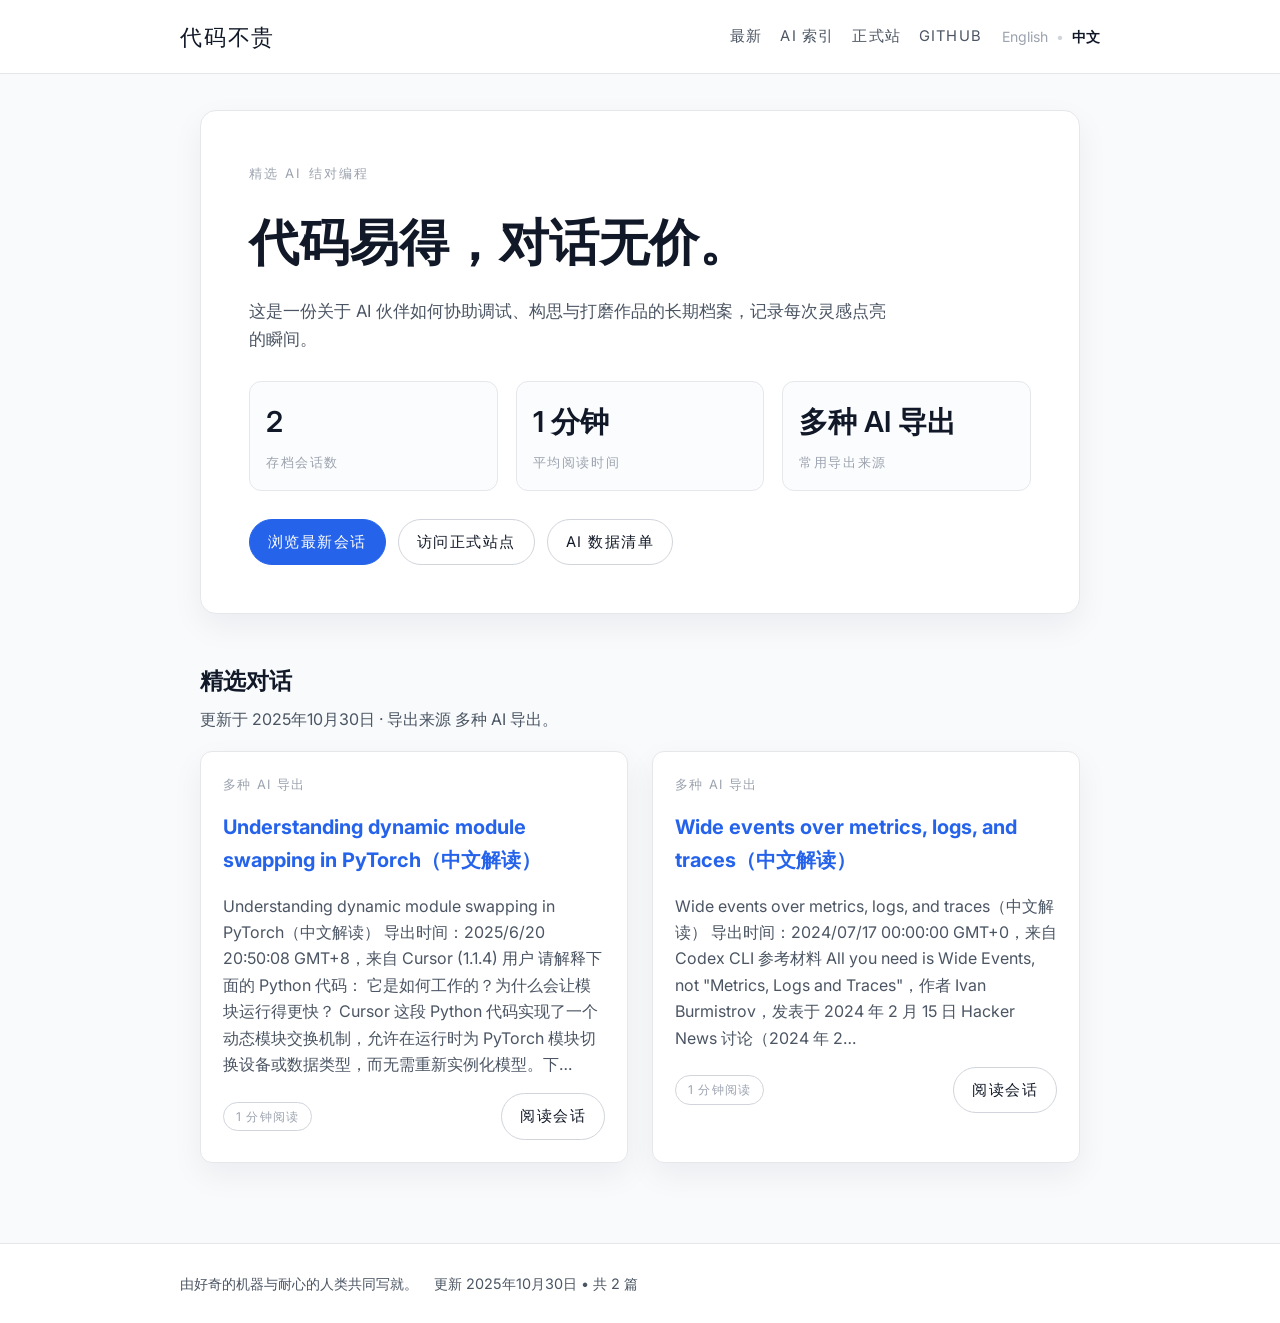
==== commit 4e88af9d: "Deploy from shonenada/codeischeapshowmethechat@9a357f7b6cc26c50f5fb8f07a2bf1ac7769a6e79" ====
--- a/zh/index.html
+++ b/zh/index.html
@@ -18,7 +18,7 @@
   gtag('config', 'G-T26MRBE407');
 </script>
 <script type="application/ld+json">
-{"@context": "https://schema.org", "@type": "CollectionPage", "name": "代码不贵，把对话给我", "description": "通过 AI 协作诞生的对话与代码，精心编织成可反复品味的故事集。", "inLanguage": "zh", "about": ["Wide events over metrics, logs, and traces（中文解读）", "Understanding dynamic module swapping in PyTorch（中文解读）"], "hasPart": [{"@type": "Article", "headline": "Wide events over metrics, logs, and traces（中文解读）", "url": "zh/posts/wide-events-over-metrics-logs-and-traces.html", "datePublished": null}, {"@type": "Article", "headline": "Understanding dynamic module swapping in PyTorch（中文解读）", "url": "zh/posts/understanding-dynamic-module-swapping-in-pytorch.html", "datePublished": null}]}
+{"@context": "https://schema.org", "@type": "CollectionPage", "name": "代码不贵，把对话给我", "description": "通过 AI 协作诞生的对话与代码，精心编织成可反复品味的故事集。", "inLanguage": "zh", "about": ["Understanding dynamic module swapping in PyTorch（中文解读）", "Wide events over metrics, logs, and traces（中文解读）"], "hasPart": [{"@type": "Article", "headline": "Understanding dynamic module swapping in PyTorch（中文解读）", "url": "zh/posts/understanding-dynamic-module-swapping-in-pytorch.html", "datePublished": null}, {"@type": "Article", "headline": "Wide events over metrics, logs, and traces（中文解读）", "url": "zh/posts/wide-events-over-metrics-logs-and-traces.html", "datePublished": null}]}
 </script>
 </head>
 <body data-read-label="分钟阅读">
@@ -75,20 +75,20 @@
         <div class="feed-list">
 <article class="post-card">
   <div class="post-meta"><span>多种 AI 导出</span></div>
+  <h2 class="post-title"><a href="posts/understanding-dynamic-module-swapping-in-pytorch.html">Understanding dynamic module swapping in PyTorch（中文解读）</a></h2>
+  <p class="post-excerpt">Understanding dynamic module swapping in PyTorch（中文解读） 导出时间：2025/6/20 20:50:08 GMT+8，来自 Cursor (1.1.4) 用户 请解释下面的 Python 代码： 它是如何工作的？为什么会让模块运行得更快？ Cursor 这段 Python 代码实现了一个 动态模块交换机制，允许在运行时为 PyTorch 模块切换设备或数据类型，而无需重新实例化模型。下…</p>
+  <div class="post-footer">
+    <span class="chip" data-word-count="89"></span>
+    <a class="button" href="posts/understanding-dynamic-module-swapping-in-pytorch.html">阅读会话</a>
+  </div>
+</article>
+<article class="post-card">
+  <div class="post-meta"><span>多种 AI 导出</span></div>
   <h2 class="post-title"><a href="posts/wide-events-over-metrics-logs-and-traces.html">Wide events over metrics, logs, and traces（中文解读）</a></h2>
   <p class="post-excerpt">Wide events over metrics, logs, and traces（中文解读） 导出时间：2024/07/17 00:00:00 GMT+0，来自 Codex CLI 参考材料 All you need is Wide Events, not &quot;Metrics, Logs and Traces&quot;，作者 Ivan Burmistrov，发表于 2024 年 2 月 15 日 Hacker News 讨论（2024 年 2…</p>
   <div class="post-footer">
     <span class="chip" data-word-count="104"></span>
     <a class="button" href="posts/wide-events-over-metrics-logs-and-traces.html">阅读会话</a>
-  </div>
-</article>
-<article class="post-card">
-  <div class="post-meta"><span>多种 AI 导出</span></div>
-  <h2 class="post-title"><a href="posts/understanding-dynamic-module-swapping-in-pytorch.html">Understanding dynamic module swapping in PyTorch（中文解读）</a></h2>
-  <p class="post-excerpt">Understanding dynamic module swapping in PyTorch（中文解读） 导出时间：2025/6/20 20:50:08 GMT+8，来自 Cursor (1.1.4) 用户 请解释下面的 Python 代码： 它是如何工作的？为什么会让模块运行得更快？ Cursor 这段 Python 代码实现了一个 动态模块交换机制，允许在运行时为 PyTorch 模块切换设备或数据类型，而无需重新实例化模型。下…</p>
-  <div class="post-footer">
-    <span class="chip" data-word-count="89"></span>
-    <a class="button" href="posts/understanding-dynamic-module-swapping-in-pytorch.html">阅读会话</a>
   </div>
 </article>
         </div>
--- a/assets/styles.css
+++ b/assets/styles.css
@@ -317,7 +317,8 @@
 }
 
 .post-layout {
-  margin: 40px 0 80px;
+  margin: 40px auto 80px;
+  max-width: min(100%, var(--max-width));
 }
 
 .post-article {
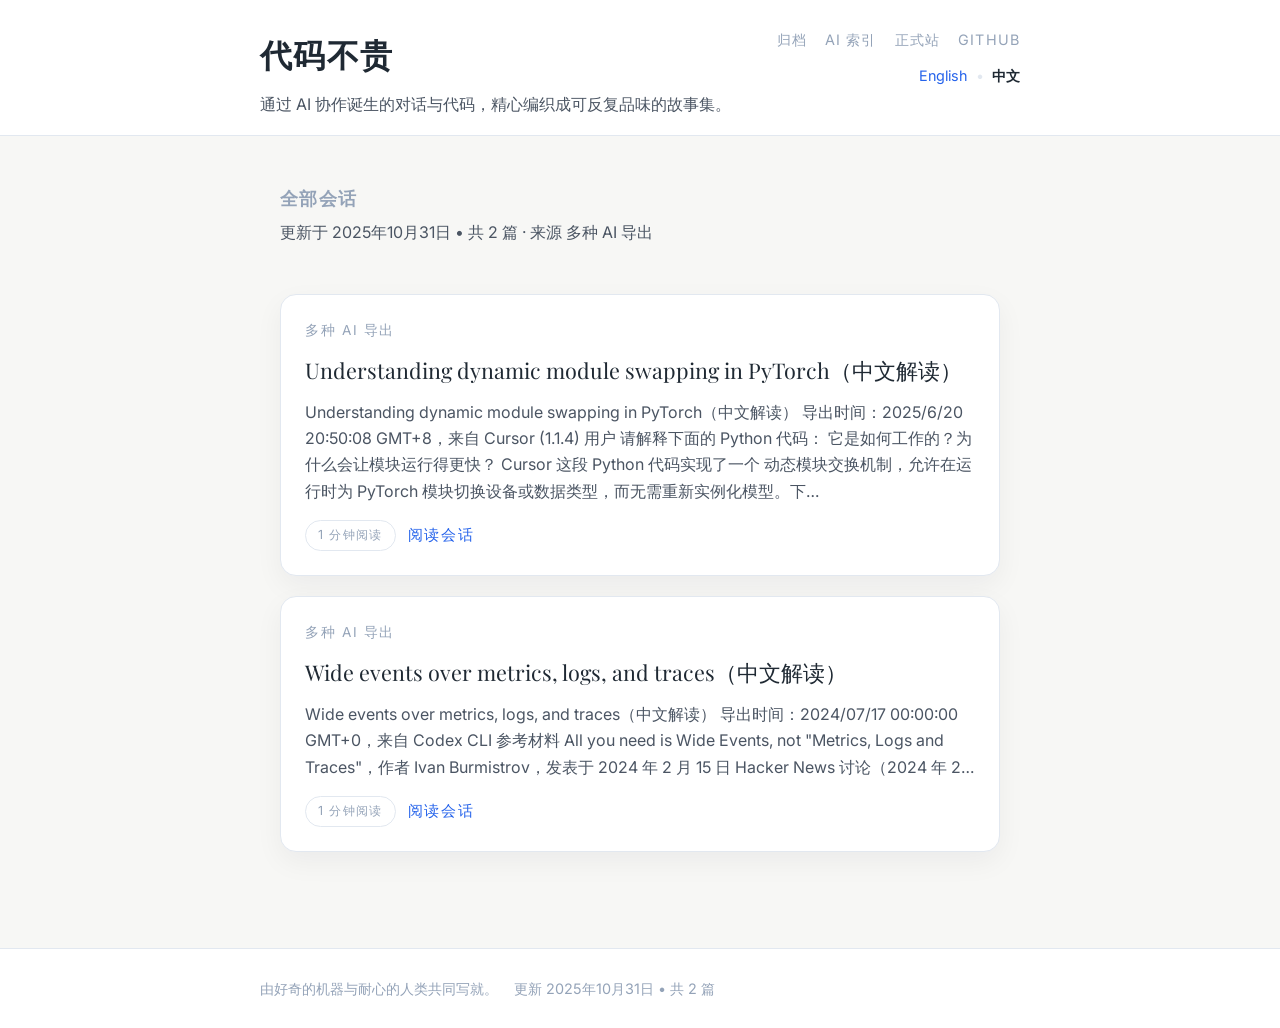
==== commit c9bc766a: "Deploy from shonenada/codeischeapshowmethechat@15738fdd318324ecb934cee02275f639e7911c42" ====
--- a/zh/index.html
+++ b/zh/index.html
@@ -24,11 +24,14 @@
 <body data-read-label="分钟阅读">
 <div class="page-shell">
   <header class="site-header">
-    <div class="container inner">
-      <div class="brand">代码不贵</div>
+    <div class="container header-block">
+      <div class="brand-block">
+        <h1 class="brand">代码不贵</h1>
+        <p class="tagline">通过 AI 协作诞生的对话与代码，精心编织成可反复品味的故事集。</p>
+      </div>
       <div class="header-right">
         <nav class="site-nav">
-          <a href="#recent">最新</a>
+          <a href="#recent">归档</a>
           <a href="ai-index.json">AI 索引</a>
           <a href="https://codeischeapshowmethe.chat" rel="noopener">正式站</a>
           <a href="https://github.com/shonenada" rel="noopener">GitHub</a>
@@ -41,64 +44,36 @@
   </header>
   <main>
     <div class="container">
-      <section class="hero">
-        <div class="hero-body">
-          <span class="hero-kicker">精选 AI 结对编程</span>
-          <h1>代码易得，对话无价。</h1>
-          <p class="hero-subtitle">这是一份关于 AI 伙伴如何协助调试、构思与打磨作品的长期档案，记录每次灵感点亮的瞬间。</p>
-          <div class="hero-stats">
-            <div class="stat">
-              <span class="stat-value">2</span>
-              <span class="stat-label">存档会话数</span>
-            </div>
-            <div class="stat">
-              <span class="stat-value">1 分钟</span>
-              <span class="stat-label">平均阅读时间</span>
-            </div>
-            <div class="stat">
-              <span class="stat-value">多种 AI 导出</span>
-              <span class="stat-label">常用导出来源</span>
-            </div>
-          </div>
-          <div class="hero-cta">
-            <a class="button primary" href="#recent">浏览最新会话</a>
-            <a class="button" href="https://codeischeapshowmethe.chat" rel="noopener">访问正式站点</a>
-            <a class="button" href="ai-index.json" rel="nofollow">AI 数据清单</a>
-          </div>
-        </div>
-      </section>
-      <section class="post-feed" id="recent">
-        <div class="feed-header">
-          <h2>精选对话</h2>
-          <p class="feed-subtitle">更新于 2025年10月30日 · 导出来源 多种 AI 导出。</p>
-        </div>
-        <div class="feed-list">
-<article class="post-card">
-  <div class="post-meta"><span>多种 AI 导出</span></div>
-  <h2 class="post-title"><a href="posts/understanding-dynamic-module-swapping-in-pytorch.html">Understanding dynamic module swapping in PyTorch（中文解读）</a></h2>
-  <p class="post-excerpt">Understanding dynamic module swapping in PyTorch（中文解读） 导出时间：2025/6/20 20:50:08 GMT+8，来自 Cursor (1.1.4) 用户 请解释下面的 Python 代码： 它是如何工作的？为什么会让模块运行得更快？ Cursor 这段 Python 代码实现了一个 动态模块交换机制，允许在运行时为 PyTorch 模块切换设备或数据类型，而无需重新实例化模型。下…</p>
-  <div class="post-footer">
-    <span class="chip" data-word-count="89"></span>
-    <a class="button" href="posts/understanding-dynamic-module-swapping-in-pytorch.html">阅读会话</a>
+      <div class="list-intro">
+        <h2>全部会话</h2>
+        <p>更新于 2025年10月31日 • 共 2 篇 · 来源 多种 AI 导出</p>
+      </div>
+      <ul class="article-list" id="recent">
+<li class="article-item">
+  <div class="article-meta"><span>多种 AI 导出</span></div>
+  <a class="article-title" href="posts/understanding-dynamic-module-swapping-in-pytorch.html">Understanding dynamic module swapping in PyTorch（中文解读）</a>
+  <p class="article-excerpt">Understanding dynamic module swapping in PyTorch（中文解读） 导出时间：2025/6/20 20:50:08 GMT+8，来自 Cursor (1.1.4) 用户 请解释下面的 Python 代码： 它是如何工作的？为什么会让模块运行得更快？ Cursor 这段 Python 代码实现了一个 动态模块交换机制，允许在运行时为 PyTorch 模块切换设备或数据类型，而无需重新实例化模型。下…</p>
+  <div class="article-footer">
+    <span class="chip" data-word-count="89">89 字</span>
+    <a class="read-link" href="posts/understanding-dynamic-module-swapping-in-pytorch.html">阅读会话</a>
   </div>
-</article>
-<article class="post-card">
-  <div class="post-meta"><span>多种 AI 导出</span></div>
-  <h2 class="post-title"><a href="posts/wide-events-over-metrics-logs-and-traces.html">Wide events over metrics, logs, and traces（中文解读）</a></h2>
-  <p class="post-excerpt">Wide events over metrics, logs, and traces（中文解读） 导出时间：2024/07/17 00:00:00 GMT+0，来自 Codex CLI 参考材料 All you need is Wide Events, not &quot;Metrics, Logs and Traces&quot;，作者 Ivan Burmistrov，发表于 2024 年 2 月 15 日 Hacker News 讨论（2024 年 2…</p>
-  <div class="post-footer">
-    <span class="chip" data-word-count="104"></span>
-    <a class="button" href="posts/wide-events-over-metrics-logs-and-traces.html">阅读会话</a>
+</li>
+<li class="article-item">
+  <div class="article-meta"><span>多种 AI 导出</span></div>
+  <a class="article-title" href="posts/wide-events-over-metrics-logs-and-traces.html">Wide events over metrics, logs, and traces（中文解读）</a>
+  <p class="article-excerpt">Wide events over metrics, logs, and traces（中文解读） 导出时间：2024/07/17 00:00:00 GMT+0，来自 Codex CLI 参考材料 All you need is Wide Events, not &quot;Metrics, Logs and Traces&quot;，作者 Ivan Burmistrov，发表于 2024 年 2 月 15 日 Hacker News 讨论（2024 年 2…</p>
+  <div class="article-footer">
+    <span class="chip" data-word-count="104">104 字</span>
+    <a class="read-link" href="posts/wide-events-over-metrics-logs-and-traces.html">阅读会话</a>
   </div>
-</article>
-        </div>
-      </section>
+</li>
+      </ul>
     </div>
   </main>
   <footer class="site-footer">
     <div class="container inner">
       <span>由好奇的机器与耐心的人类共同写就。</span>
-      <span>更新 2025年10月30日 • 共 2 篇</span>
+      <span>更新 2025年10月31日 • 共 2 篇</span>
     </div>
   </footer>
 </div>
--- a/assets/styles.css
+++ b/assets/styles.css
@@ -1,19 +1,17 @@
 :root {
   color-scheme: light;
-  --page-bg: #f8fafc;
+  --page-bg: #f7f7f5;
   --panel-bg: #ffffff;
-  --text-primary: #111827;
+  --text-primary: #1f2933;
   --text-secondary: #4b5563;
-  --text-muted: #9ca3af;
+  --text-muted: #94a3b8;
   --accent: #2563eb;
-  --accent-soft: rgba(37, 99, 235, 0.08);
-  --border-subtle: #e5e7eb;
-  --border-strong: #d1d5db;
-  --shadow-soft: 0 12px 32px rgba(15, 23, 42, 0.06);
+  --border: #e2e8f0;
+  --shadow: 0 10px 28px rgba(15, 23, 42, 0.05);
   --font-sans: "Inter", "Segoe UI", system-ui, -apple-system, sans-serif;
   --font-serif: "Playfair Display", "Georgia", serif;
   --font-mono: "JetBrains Mono", ui-monospace, SFMono-Regular, Menlo, monospace;
-  --max-width: 920px;
+  --max-width: 760px;
 }
 
 * {
@@ -56,44 +54,51 @@
 }
 
 .site-header {
+  border-bottom: 1px solid var(--border);
   background: var(--panel-bg);
-  border-bottom: 1px solid var(--border-subtle);
-  position: sticky;
-  top: 0;
-  z-index: 10;
-}
-
-.site-header .inner {
-  display: flex;
-  align-items: center;
+}
+
+.header-block {
+  display: flex;
   justify-content: space-between;
-  padding: 18px 0;
+  gap: 24px;
+  padding: 28px 0 18px;
+}
+
+.brand-block {
+  max-width: 520px;
 }
 
 .brand {
   font-family: var(--font-serif);
-  font-size: clamp(1.1rem, 2.2vw, 1.4rem);
+  font-size: clamp(1.6rem, 3vw, 2rem);
+  letter-spacing: 0.04em;
+  margin: 0;
+}
+
+.tagline {
+  margin: 10px 0 0;
+  color: var(--text-secondary);
+  font-size: 1rem;
+}
+
+.header-right {
+  display: flex;
+  flex-direction: column;
+  align-items: flex-end;
+  gap: 12px;
+}
+
+.site-nav {
+  display: inline-flex;
+  gap: 18px;
+  font-size: 0.9rem;
   letter-spacing: 0.08em;
   text-transform: uppercase;
 }
 
-.header-right {
-  display: inline-flex;
-  align-items: center;
-  gap: 20px;
-}
-
-.site-nav {
-  display: inline-flex;
-  align-items: center;
-  gap: 18px;
-  font-size: 0.92rem;
-  letter-spacing: 0.08em;
-  text-transform: uppercase;
-}
-
 .site-nav a {
-  color: var(--text-secondary);
+  color: var(--text-muted);
 }
 
 .site-nav a:hover {
@@ -104,12 +109,8 @@
   display: inline-flex;
   align-items: center;
   gap: 8px;
-  font-size: 0.88rem;
-  color: var(--text-muted);
-}
-
-.lang-option {
-  color: inherit;
+  font-size: 0.9rem;
+  color: var(--text-muted);
 }
 
 .lang-option.lang-current {
@@ -118,175 +119,85 @@
 }
 
 .lang-divider {
-  color: var(--border-strong);
+  color: var(--border);
 }
 
 main {
   flex: 1;
 }
 
-.hero {
+.article-list {
+  list-style: none;
+  margin: 48px 0 96px;
+  padding: 0;
+  display: flex;
+  flex-direction: column;
+  gap: 20px;
+}
+
+.list-intro {
+  margin: 48px 0 24px;
+}
+
+.list-intro h2 {
+  margin: 0 0 6px;
+  font-size: 1.1rem;
+  letter-spacing: 0.08em;
+  text-transform: uppercase;
+  color: var(--text-muted);
+}
+
+.list-intro p {
+  margin: 0;
+  color: var(--text-secondary);
+}
+
+.article-item {
   background: var(--panel-bg);
-  margin-top: 36px;
-  border: 1px solid var(--border-subtle);
+  border: 1px solid var(--border);
   border-radius: 16px;
-  box-shadow: var(--shadow-soft);
-}
-
-.hero-body {
-  padding: clamp(28px, 5vw, 48px);
-}
-
-.hero-kicker {
-  display: inline-flex;
-  align-items: center;
-  gap: 6px;
-  font-size: 0.82rem;
-  text-transform: uppercase;
-  letter-spacing: 0.16em;
-  color: var(--text-muted);
-}
-
-.hero h1 {
+  padding: 24px;
+  box-shadow: var(--shadow);
+  transition: transform 0.15s ease;
+}
+
+.article-item:hover {
+  transform: translateY(-2px);
+}
+
+.article-meta {
+  display: flex;
+  flex-wrap: wrap;
+  gap: 10px;
+  font-size: 0.85rem;
+  color: var(--text-muted);
+  text-transform: uppercase;
+  letter-spacing: 0.12em;
+}
+
+.article-title {
+  display: block;
+  margin: 12px 0 10px;
+  font-size: 1.35rem;
   font-family: var(--font-serif);
-  font-size: clamp(2.4rem, 5vw, 3.1rem);
-  margin: 14px 0 12px;
   color: var(--text-primary);
 }
 
-.hero-subtitle {
-  font-size: 1.05rem;
-  color: var(--text-secondary);
-  max-width: 640px;
-  margin-bottom: 28px;
-}
-
-.hero-stats {
-  display: grid;
-  grid-template-columns: repeat(auto-fit, minmax(160px, 1fr));
-  gap: 18px;
-  margin-bottom: 28px;
-}
-
-.stat {
-  padding: 16px;
-  border: 1px solid var(--border-subtle);
-  border-radius: 12px;
-  background: rgba(248, 250, 252, 0.6);
-}
-
-.stat-value {
-  display: block;
-  font-size: 1.8rem;
-  font-weight: 600;
-  color: var(--text-primary);
-}
-
-.stat-label {
-  display: block;
-  font-size: 0.82rem;
-  text-transform: uppercase;
-  letter-spacing: 0.12em;
-  color: var(--text-muted);
-  margin-top: 6px;
-}
-
-.hero-cta {
-  display: inline-flex;
+.article-title:hover {
+  text-decoration: underline;
+}
+
+.article-excerpt {
+  margin: 0 0 16px;
+  color: var(--text-secondary);
+  font-size: 1rem;
+}
+
+.article-footer {
+  display: flex;
   flex-wrap: wrap;
   gap: 12px;
-}
-
-.button {
-  display: inline-flex;
-  align-items: center;
-  gap: 6px;
-  padding: 10px 18px;
-  border-radius: 999px;
-  border: 1px solid var(--border-strong);
-  font-size: 0.92rem;
-  text-transform: uppercase;
-  letter-spacing: 0.1em;
-  color: var(--text-primary);
-  background: transparent;
-}
-
-.button.primary {
-  background: var(--accent);
-  border-color: var(--accent);
-  color: #fff;
-}
-
-.button:hover {
-  text-decoration: none;
-  border-color: var(--accent);
-  color: var(--accent);
-}
-
-.button.primary:hover {
-  color: #fff;
-}
-
-.post-feed {
-  margin: 48px 0 80px;
-}
-
-.feed-header {
-  margin-bottom: 18px;
-}
-
-.feed-header h2 {
-  margin: 0;
-  font-size: 1.45rem;
-}
-
-.feed-subtitle {
-  margin: 6px 0 0;
-  color: var(--text-secondary);
-}
-
-.feed-list {
-  display: grid;
-  grid-template-columns: repeat(auto-fit, minmax(260px, 1fr));
-  gap: 24px;
-}
-
-.post-card {
-  background: var(--panel-bg);
-  border: 1px solid var(--border-subtle);
-  border-radius: 12px;
-  padding: 22px;
-  display: flex;
-  flex-direction: column;
-  gap: 16px;
-  box-shadow: var(--shadow-soft);
-}
-
-.post-meta {
-  display: flex;
-  gap: 12px;
-  font-size: 0.8rem;
-  text-transform: uppercase;
-  letter-spacing: 0.1em;
-  color: var(--text-muted);
-}
-
-.post-title {
-  font-size: 1.25rem;
-  margin: 0;
-  color: var(--text-primary);
-}
-
-.post-excerpt {
-  margin: 0;
-  color: var(--text-secondary);
-}
-
-.post-footer {
-  display: flex;
-  justify-content: space-between;
-  align-items: center;
-  gap: 12px;
+  align-items: center;
 }
 
 .chip {
@@ -294,16 +205,21 @@
   align-items: center;
   padding: 4px 12px;
   border-radius: 999px;
-  border: 1px solid var(--border-strong);
-  font-size: 0.75rem;
-  text-transform: uppercase;
+  border: 1px solid var(--border);
+  font-size: 0.78rem;
   letter-spacing: 0.1em;
-  color: var(--text-muted);
+  text-transform: uppercase;
+  color: var(--text-muted);
+}
+
+.read-link {
+  font-size: 0.92rem;
+  text-transform: uppercase;
+  letter-spacing: 0.12em;
 }
 
 .site-footer {
-  border-top: 1px solid var(--border-subtle);
-  margin-top: auto;
+  border-top: 1px solid var(--border);
   background: var(--panel-bg);
 }
 
@@ -312,39 +228,43 @@
   display: flex;
   flex-wrap: wrap;
   gap: 16px;
+  color: var(--text-muted);
   font-size: 0.9rem;
-  color: var(--text-secondary);
 }
 
 .post-layout {
-  margin: 40px auto 80px;
-  max-width: min(100%, var(--max-width));
+  margin: 48px auto 96px;
+  width: min(100%, var(--max-width));
 }
 
 .post-article {
   background: var(--panel-bg);
-  border: 1px solid var(--border-subtle);
-  border-radius: 16px;
-  padding: clamp(24px, 4vw, 48px);
-  box-shadow: var(--shadow-soft);
+  border: 1px solid var(--border);
+  border-radius: 20px;
+  padding: clamp(28px, 4vw, 46px);
+  box-shadow: var(--shadow);
+}
+
+.post-header {
+  margin-bottom: 24px;
+}
+
+.post-badge {
+  display: inline-flex;
+  align-items: center;
+  padding: 6px 12px;
+  border-radius: 999px;
+  border: 1px solid var(--border);
+  text-transform: uppercase;
+  letter-spacing: 0.12em;
+  font-size: 0.75rem;
+  color: var(--text-muted);
 }
 
 .post-header h1 {
   font-family: var(--font-serif);
   font-size: clamp(2.1rem, 4vw, 2.8rem);
-  margin: 12px 0;
-}
-
-.post-badge {
-  display: inline-flex;
-  align-items: center;
-  padding: 6px 12px;
-  border-radius: 999px;
-  background: var(--accent-soft);
-  color: var(--accent);
-  font-size: 0.75rem;
-  text-transform: uppercase;
-  letter-spacing: 0.14em;
+  margin: 14px 0;
 }
 
 .meta-list {
@@ -359,13 +279,17 @@
 .meta-chip {
   display: inline-flex;
   align-items: center;
-  gap: 6px;
   padding: 6px 12px;
   border-radius: 999px;
-  border: 1px solid var(--border-subtle);
-  background: var(--accent-soft);
+  border: 1px solid var(--border);
+  background: rgba(37, 99, 235, 0.06);
   font-size: 0.82rem;
   color: var(--text-secondary);
+}
+
+.post-body {
+  color: var(--text-secondary);
+  font-size: 1.02rem;
 }
 
 .post-body h2,
@@ -373,33 +297,25 @@
 .post-body h4 {
   font-family: var(--font-serif);
   margin-top: 36px;
-  margin-bottom: 12px;
-}
-
-.post-body {
-  margin-top: 24px;
-}
-
-.post-body p {
-  margin: 16px 0;
-  color: var(--text-secondary);
+  margin-bottom: 16px;
+  color: var(--text-primary);
+}
+
+.post-body code {
+  background: rgba(37, 99, 235, 0.1);
+  padding: 2px 6px;
+  border-radius: 4px;
+  font-family: var(--font-mono);
 }
 
 .post-body pre {
-  background: #0f172a;
-  color: #e2e8f0;
+  background: #111827;
+  color: #e5e7eb;
   padding: 18px;
   border-radius: 12px;
   overflow: auto;
   font-family: var(--font-mono);
   line-height: 1.55;
-}
-
-.post-body code {
-  background: rgba(37, 99, 235, 0.12);
-  padding: 2px 6px;
-  border-radius: 4px;
-  font-family: var(--font-mono);
 }
 
 .post-body blockquote {
@@ -408,44 +324,44 @@
   border-left: 3px solid var(--accent);
   background: rgba(37, 99, 235, 0.06);
   border-radius: 8px;
-  color: var(--text-secondary);
   font-style: italic;
 }
 
 .post-footer-bar {
   margin-top: 32px;
   padding-top: 24px;
-  border-top: 1px solid var(--border-subtle);
+  border-top: 1px solid var(--border);
   display: flex;
   flex-wrap: wrap;
   gap: 16px;
+  color: var(--text-muted);
   font-size: 0.9rem;
-  color: var(--text-muted);
 }
 
 .post-footer-bar a {
   color: var(--accent);
 }
 
-@media (max-width: 720px) {
-  .site-header .inner {
+@media (max-width: 640px) {
+  .header-block {
     flex-direction: column;
     align-items: flex-start;
+  }
+
+  .header-right {
+    align-items: flex-start;
+  }
+
+  .site-nav {
     gap: 12px;
   }
 
-  .header-right {
+  .article-item {
+    padding: 20px;
+  }
+
+  .article-footer {
     flex-direction: column;
     align-items: flex-start;
-    gap: 8px;
-  }
-
-  .feed-list {
-    grid-template-columns: 1fr;
-  }
-
-  .post-footer {
-    flex-direction: column;
-    align-items: flex-start;
-  }
-}
+  }
+}
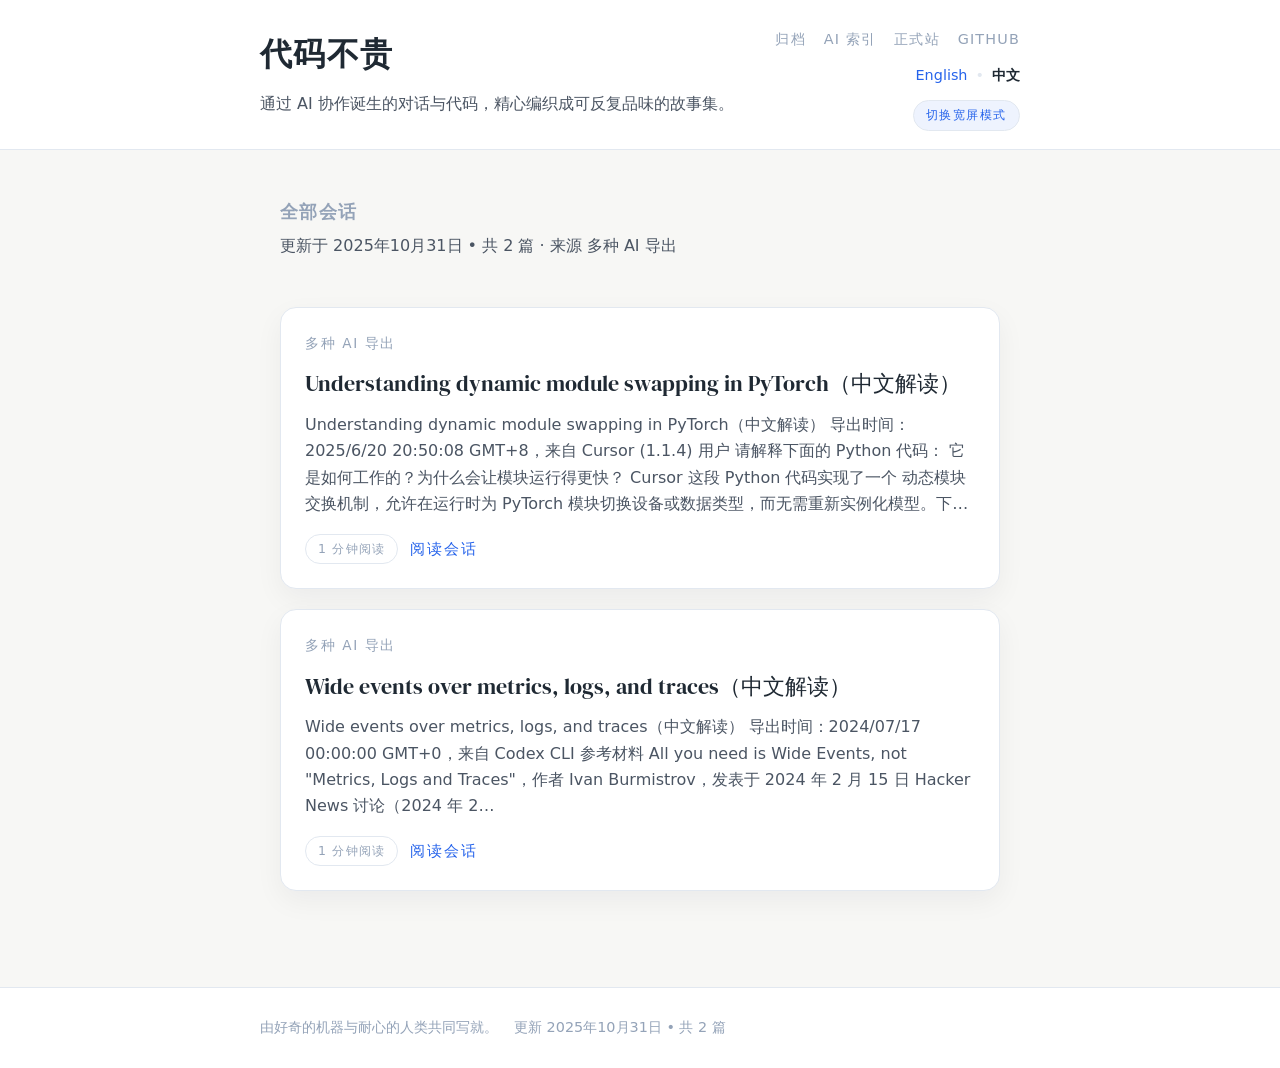
==== commit 20b4a0bf: "Deploy from shonenada/codeischeapshowmethechat@4efe9c4d43ef17e1f6e73d41f94543620df3a389" ====
--- a/zh/index.html
+++ b/zh/index.html
@@ -8,7 +8,7 @@
 <link rel="stylesheet" href="../assets/styles.css" />
 <link rel="preconnect" href="https://fonts.googleapis.com" />
 <link rel="preconnect" href="https://fonts.gstatic.com" crossorigin />
-<link rel="stylesheet" href="https://fonts.googleapis.com/css2?family=Inter:wght@400;500;600;700&family=JetBrains+Mono:wght@400;600&family=Playfair+Display:wght@600&display=swap" />
+<link rel="stylesheet" href="https://fonts.googleapis.com/css2?family=General+Sans:wght@400;500;600;700&family=DM+Serif+Display&family=JetBrains+Mono:wght@400;600&display=swap" />
 <script defer src="../assets/main.js"></script>
 <script async src="https://www.googletagmanager.com/gtag/js?id=G-T26MRBE407"></script>
 <script>
@@ -19,6 +19,14 @@
 </script>
 <script type="application/ld+json">
 {"@context": "https://schema.org", "@type": "CollectionPage", "name": "代码不贵，把对话给我", "description": "通过 AI 协作诞生的对话与代码，精心编织成可反复品味的故事集。", "inLanguage": "zh", "about": ["Understanding dynamic module swapping in PyTorch（中文解读）", "Wide events over metrics, logs, and traces（中文解读）"], "hasPart": [{"@type": "Article", "headline": "Understanding dynamic module swapping in PyTorch（中文解读）", "url": "zh/posts/understanding-dynamic-module-swapping-in-pytorch.html", "datePublished": null}, {"@type": "Article", "headline": "Wide events over metrics, logs, and traces（中文解读）", "url": "zh/posts/wide-events-over-metrics-logs-and-traces.html", "datePublished": null}]}
+</script>
+<script>
+  if (typeof localStorage !== 'undefined') {
+    const wide = localStorage.getItem('wide-mode');
+    if (wide === 'true') {
+      document.documentElement.classList.add('wide-mode');
+    }
+  }
 </script>
 </head>
 <body data-read-label="分钟阅读">
@@ -39,6 +47,7 @@
         <div class="lang-switch" role="navigation" aria-label="切换语言">
           <a class="lang-option" href="../index.html">English</a><span class="lang-divider">•</span><span class="lang-option lang-current">中文</span>
         </div>
+        <button class="toggle-wide" type="button" data-wide-toggle>切换宽屏模式</button>
       </div>
     </div>
   </header>
--- a/assets/styles.css
+++ b/assets/styles.css
@@ -8,8 +8,8 @@
   --accent: #2563eb;
   --border: #e2e8f0;
   --shadow: 0 10px 28px rgba(15, 23, 42, 0.05);
-  --font-sans: "Inter", "Segoe UI", system-ui, -apple-system, sans-serif;
-  --font-serif: "Playfair Display", "Georgia", serif;
+  --font-sans: "General Sans", "Inter", "Segoe UI", system-ui, -apple-system, sans-serif;
+  --font-serif: "DM Serif Display", "Georgia", serif;
   --font-mono: "JetBrains Mono", ui-monospace, SFMono-Regular, Menlo, monospace;
   --max-width: 760px;
 }
@@ -32,6 +32,11 @@
   -webkit-font-smoothing: antialiased;
 }
 
+.wide-mode body .container,
+.wide-mode body .post-layout {
+  width: min(100%, 1040px);
+}
+
 a {
   color: var(--accent);
   text-decoration: none;
@@ -87,6 +92,22 @@
   flex-direction: column;
   align-items: flex-end;
   gap: 12px;
+}
+
+.toggle-wide {
+  border: 1px solid var(--border);
+  background: rgba(37, 99, 235, 0.08);
+  color: var(--accent);
+  border-radius: 999px;
+  padding: 6px 12px;
+  font-size: 0.78rem;
+  letter-spacing: 0.12em;
+  text-transform: uppercase;
+  cursor: pointer;
+}
+
+.toggle-wide:hover {
+  background: rgba(37, 99, 235, 0.12);
 }
 
 .site-nav {
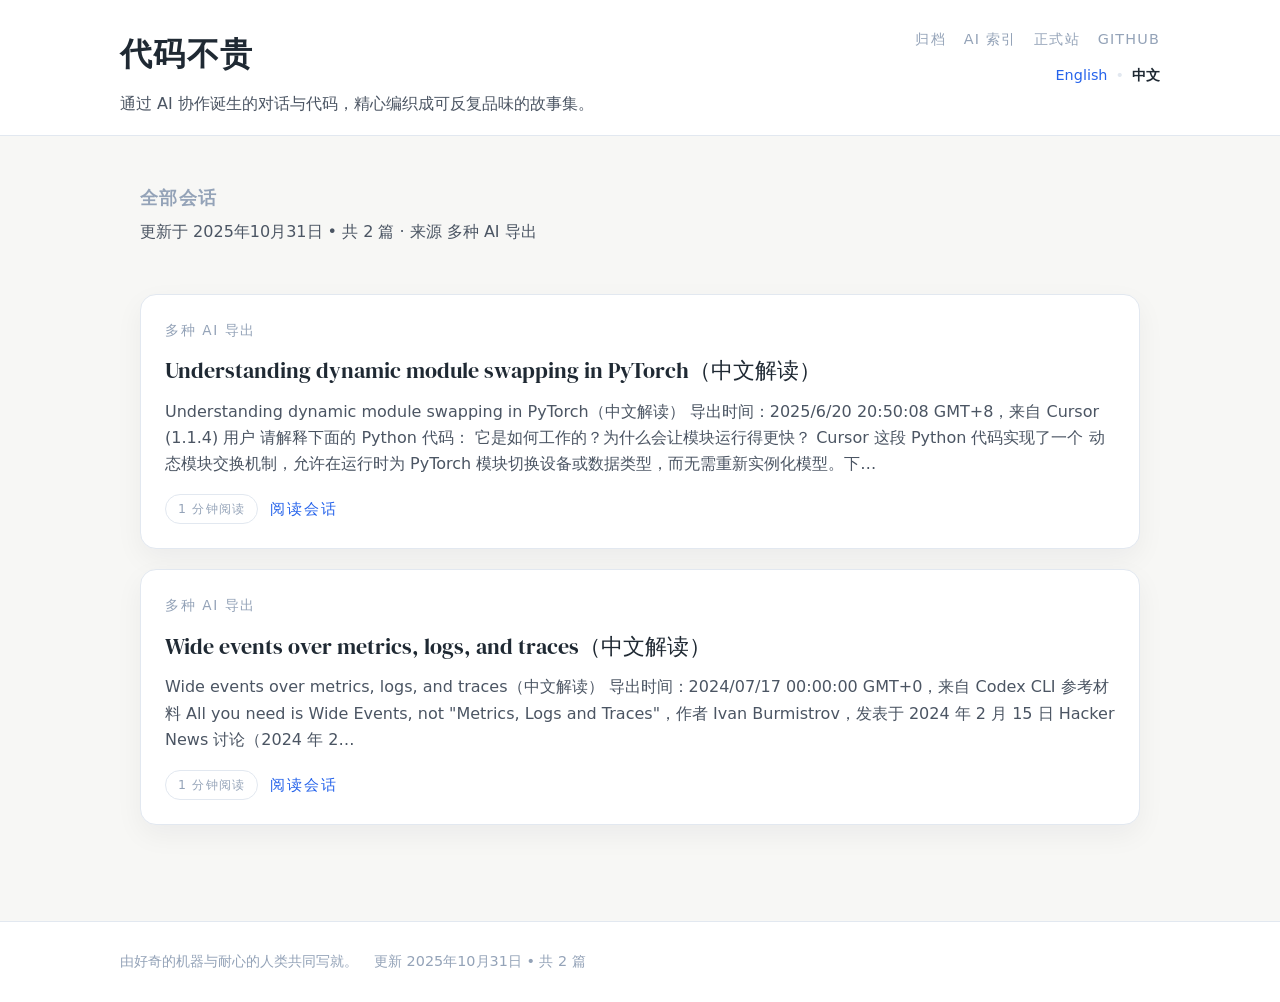
==== commit f0f332d2: "Deploy from shonenada/codeischeapshowmethechat@f12d76274e53f55ab18a3952361af1289b90ea6d" ====
--- a/zh/index.html
+++ b/zh/index.html
@@ -20,14 +20,6 @@
 <script type="application/ld+json">
 {"@context": "https://schema.org", "@type": "CollectionPage", "name": "代码不贵，把对话给我", "description": "通过 AI 协作诞生的对话与代码，精心编织成可反复品味的故事集。", "inLanguage": "zh", "about": ["Understanding dynamic module swapping in PyTorch（中文解读）", "Wide events over metrics, logs, and traces（中文解读）"], "hasPart": [{"@type": "Article", "headline": "Understanding dynamic module swapping in PyTorch（中文解读）", "url": "zh/posts/understanding-dynamic-module-swapping-in-pytorch.html", "datePublished": null}, {"@type": "Article", "headline": "Wide events over metrics, logs, and traces（中文解读）", "url": "zh/posts/wide-events-over-metrics-logs-and-traces.html", "datePublished": null}]}
 </script>
-<script>
-  if (typeof localStorage !== 'undefined') {
-    const wide = localStorage.getItem('wide-mode');
-    if (wide === 'true') {
-      document.documentElement.classList.add('wide-mode');
-    }
-  }
-</script>
 </head>
 <body data-read-label="分钟阅读">
 <div class="page-shell">
@@ -47,7 +39,6 @@
         <div class="lang-switch" role="navigation" aria-label="切换语言">
           <a class="lang-option" href="../index.html">English</a><span class="lang-divider">•</span><span class="lang-option lang-current">中文</span>
         </div>
-        <button class="toggle-wide" type="button" data-wide-toggle>切换宽屏模式</button>
       </div>
     </div>
   </header>
--- a/assets/styles.css
+++ b/assets/styles.css
@@ -11,7 +11,7 @@
   --font-sans: "General Sans", "Inter", "Segoe UI", system-ui, -apple-system, sans-serif;
   --font-serif: "DM Serif Display", "Georgia", serif;
   --font-mono: "JetBrains Mono", ui-monospace, SFMono-Regular, Menlo, monospace;
-  --max-width: 760px;
+  --max-width: 1040px;
 }
 
 * {
@@ -32,11 +32,6 @@
   -webkit-font-smoothing: antialiased;
 }
 
-.wide-mode body .container,
-.wide-mode body .post-layout {
-  width: min(100%, 1040px);
-}
-
 a {
   color: var(--accent);
   text-decoration: none;
@@ -92,22 +87,6 @@
   flex-direction: column;
   align-items: flex-end;
   gap: 12px;
-}
-
-.toggle-wide {
-  border: 1px solid var(--border);
-  background: rgba(37, 99, 235, 0.08);
-  color: var(--accent);
-  border-radius: 999px;
-  padding: 6px 12px;
-  font-size: 0.78rem;
-  letter-spacing: 0.12em;
-  text-transform: uppercase;
-  cursor: pointer;
-}
-
-.toggle-wide:hover {
-  background: rgba(37, 99, 235, 0.12);
 }
 
 .site-nav {
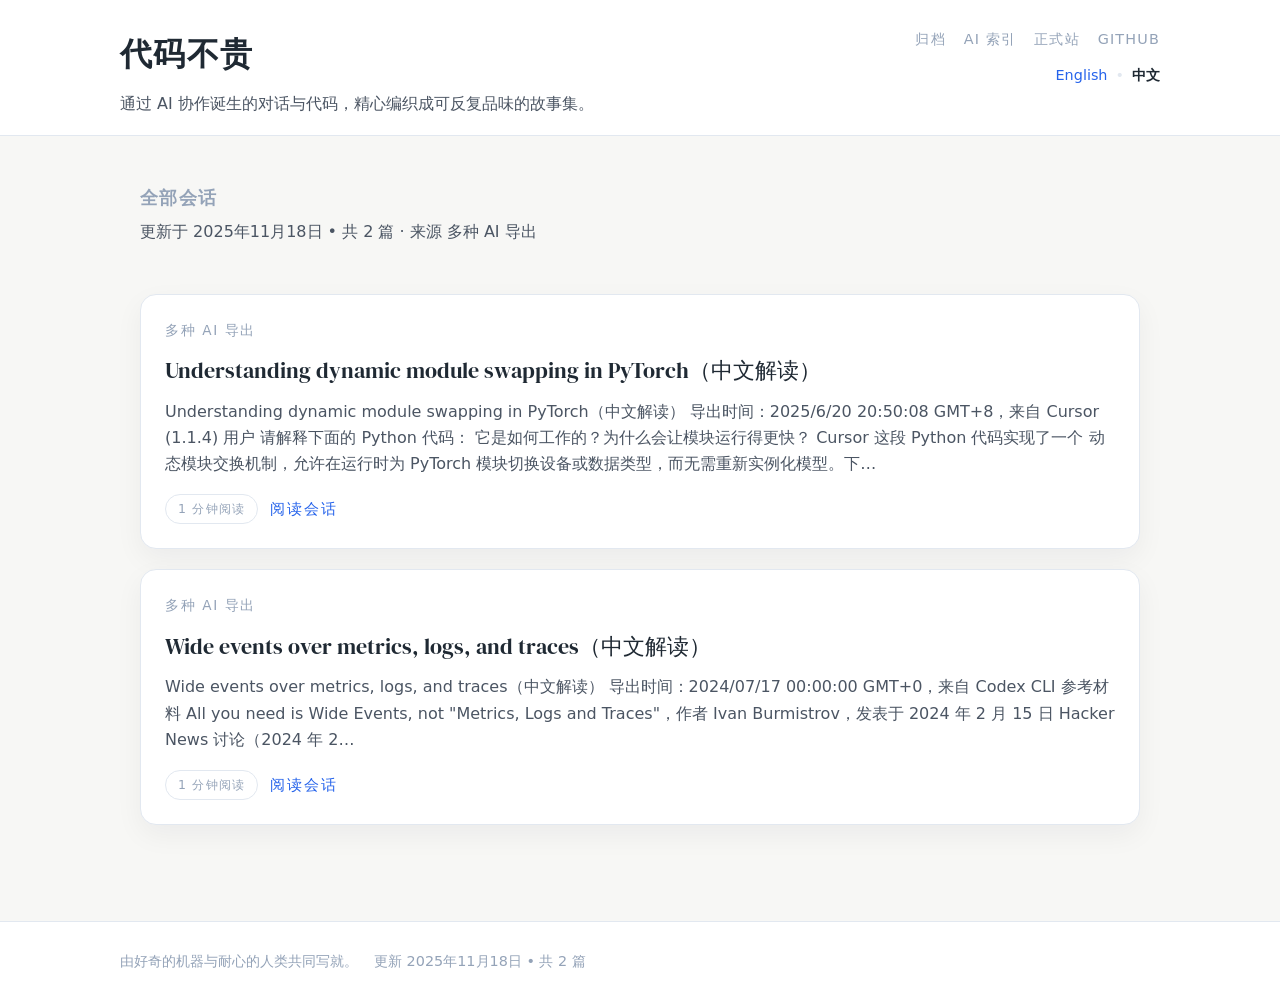
==== commit 7a6ab8e1: "Deploy from shonenada/codeischeapshowmethechat@b04ae739ac433af511c1be0de93eeaaea0022285" ====
--- a/zh/index.html
+++ b/zh/index.html
@@ -46,7 +46,7 @@
     <div class="container">
       <div class="list-intro">
         <h2>全部会话</h2>
-        <p>更新于 2025年10月31日 • 共 2 篇 · 来源 多种 AI 导出</p>
+        <p>更新于 2025年11月18日 • 共 2 篇 · 来源 多种 AI 导出</p>
       </div>
       <ul class="article-list" id="recent">
 <li class="article-item">
@@ -73,7 +73,7 @@
   <footer class="site-footer">
     <div class="container inner">
       <span>由好奇的机器与耐心的人类共同写就。</span>
-      <span>更新 2025年10月31日 • 共 2 篇</span>
+      <span>更新 2025年11月18日 • 共 2 篇</span>
     </div>
   </footer>
 </div>
